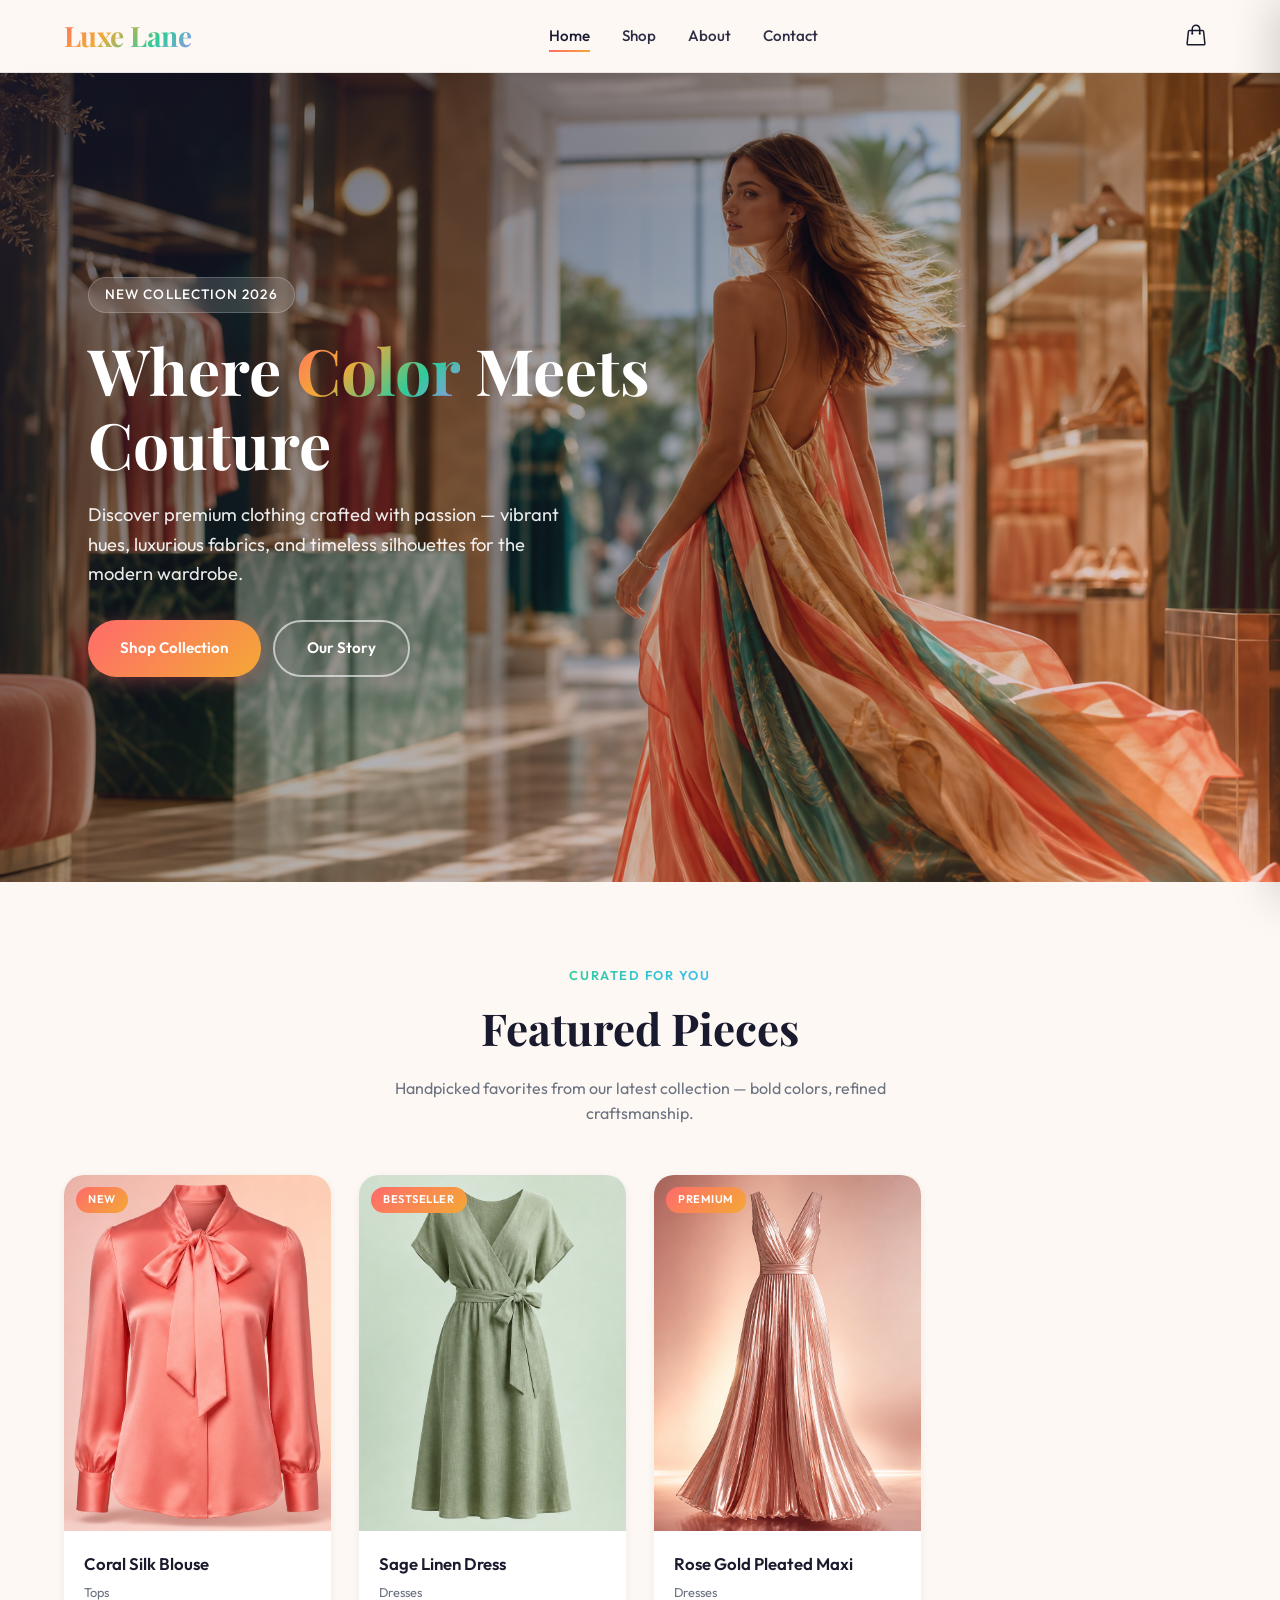
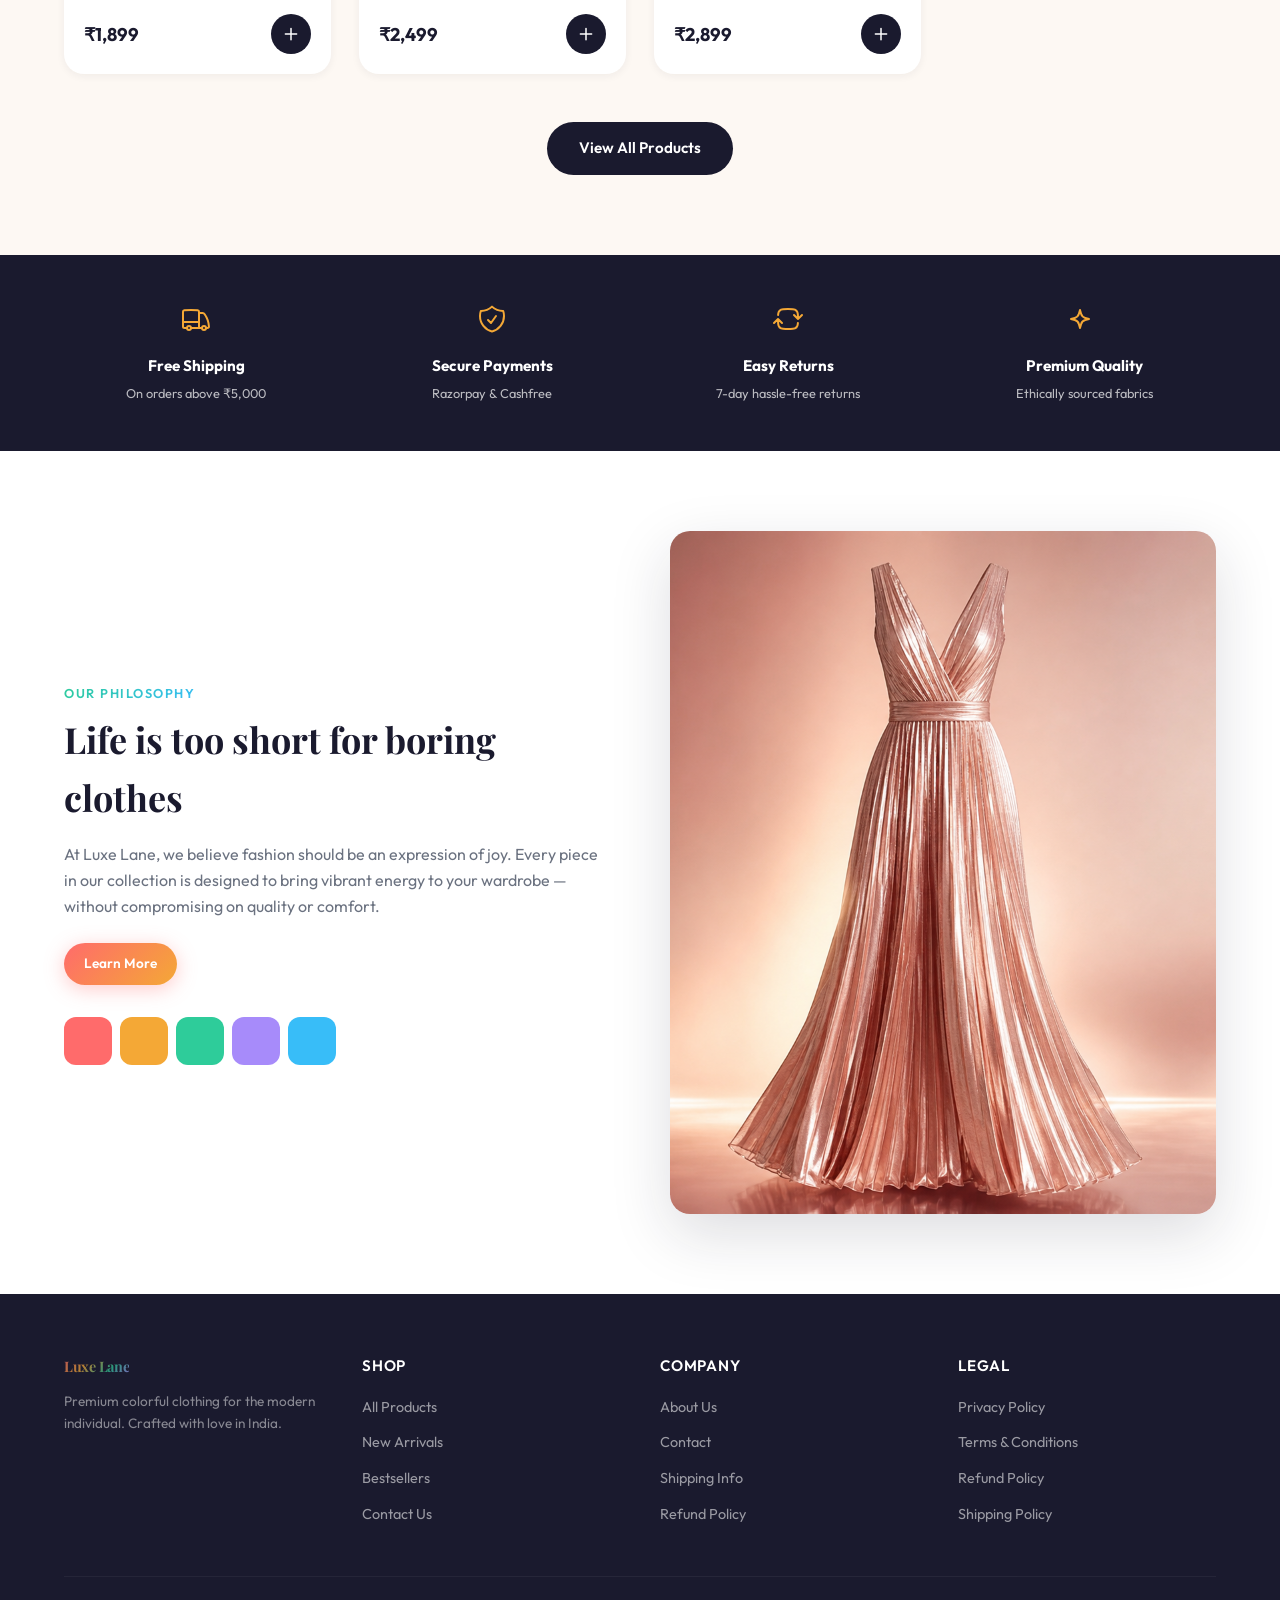
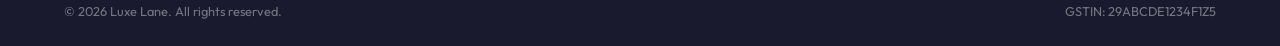
==== index.html @ 568a41aa "Initial website commit" ====
<!DOCTYPE html>
<html lang="en">
<head>
  <meta charset="UTF-8">
  <meta name="viewport" content="width=device-width, initial-scale=1.0">
  <title>Luxe Lane — Premium Colorful Clothing</title>
  <meta name="description" content="Luxe Lane — Where color meets couture. Shop premium clothing with vibrant, modern designs.">
  <link rel="icon" type="image/png" href="assets/favicon.png">
  <link rel="stylesheet" href="css/styles.css">
</head>
<body>

  <!-- Header -->
  <header class="header">
    <div class="container header-inner">
      <a href="index.html" class="logo">Luxe Lane</a>
      <nav class="nav">
        <a href="index.html">Home</a>
        <a href="shop.html">Shop</a>
        <a href="about.html">About</a>
        <a href="contact.html">Contact</a>
      </nav>
      <div class="header-actions">
        <button class="cart-btn" aria-label="Open cart">
          <svg xmlns="http://www.w3.org/2000/svg" fill="none" viewBox="0 0 24 24" stroke="currentColor" stroke-width="1.5">
            <path stroke-linecap="round" stroke-linejoin="round" d="M15.75 10.5V6a3.75 3.75 0 10-7.5 0v4.5m11.356-1.993l1.263 12c.07.665-.45 1.243-1.119 1.243H4.25a1.125 1.125 0 01-1.12-1.243l1.264-12A1.125 1.125 0 015.513 7.5h12.974c.576 0 1.059.435 1.119 1.007zM8.625 10.5a.375.375 0 11-.75 0 .375.375 0 01.75 0zm7.5 0a.375.375 0 11-.75 0 .375.375 0 01.75 0z"/>
          </svg>
          <span class="cart-count" style="display:none">0</span>
        </button>
        <button class="menu-toggle" aria-label="Toggle menu">
          <span></span><span></span><span></span>
        </button>
      </div>
    </div>
  </header>

  <!-- Hero -->
  <section class="hero">
    <div class="hero-bg">
      <img src="assets/hero.jpg" alt="Luxe Lane fashion collection">
      <div class="hero-overlay"></div>
    </div>
    <div class="hero-content">
      <span class="hero-tag">New Collection 2026</span>
      <h1>Where <span>Color</span> Meets Couture</h1>
      <p>Discover premium clothing crafted with passion — vibrant hues, luxurious fabrics, and timeless silhouettes for the modern wardrobe.</p>
      <div style="display:flex;gap:12px;flex-wrap:wrap;">
        <a href="shop.html" class="btn btn-primary">Shop Collection</a>
        <a href="about.html" class="btn btn-outline">Our Story</a>
      </div>
    </div>
  </section>

  <!-- Featured Products -->
  <section class="section">
    <div class="container">
      <div class="section-header">
        <span class="section-label">Curated For You</span>
        <h2>Featured Pieces</h2>
        <p>Handpicked favorites from our latest collection — bold colors, refined craftsmanship.</p>
      </div>
      <div class="product-grid" id="featured-products"></div>
      <div style="text-align:center;margin-top:48px;">
        <a href="shop.html" class="btn btn-secondary">View All Products</a>
      </div>
    </div>
  </section>

  <!-- Features -->
  <section class="features-strip">
    <div class="container">
      <div class="features-grid">
        <div class="feature-item">
          <svg xmlns="http://www.w3.org/2000/svg" fill="none" viewBox="0 0 24 24" stroke="currentColor" stroke-width="1.5"><path stroke-linecap="round" stroke-linejoin="round" d="M8.25 18.75a1.5 1.5 0 01-3 0m3 0a1.5 1.5 0 00-3 0m3 0h6m-9 0H3.375a1.125 1.125 0 01-1.125-1.125V14.25m17.25 4.5a1.5 1.5 0 01-3 0m3 0a1.5 1.5 0 00-3 0m3 0h1.125c.621 0 1.129-.504 1.09-1.124a17.902 17.902 0 00-3.213-9.193 2.056 2.056 0 00-1.58-.86H14.25M16.5 18.75h-2.25m0-11.177v-.958c0-.568-.422-1.048-.987-1.106a48.554 48.554 0 00-10.026 0 1.106 1.106 0 00-.987 1.106v7.635m12-6.677v6.677m0 4.5v-4.5m0 0h-12"/></svg>
          <h4>Free Shipping</h4>
          <p>On orders above ₹5,000</p>
        </div>
        <div class="feature-item">
          <svg xmlns="http://www.w3.org/2000/svg" fill="none" viewBox="0 0 24 24" stroke="currentColor" stroke-width="1.5"><path stroke-linecap="round" stroke-linejoin="round" d="M9 12.75L11.25 15 15 9.75m-3-7.036A11.959 11.959 0 013.598 6 11.99 11.99 0 003 9.749c0 5.592 3.824 10.29 9 11.623 5.176-1.332 9-6.03 9-11.622 0-1.31-.21-2.571-.598-3.751h-.152c-3.196 0-6.1-1.248-8.25-3.285z"/></svg>
          <h4>Secure Payments</h4>
          <p>Razorpay & Cashfree</p>
        </div>
        <div class="feature-item">
          <svg xmlns="http://www.w3.org/2000/svg" fill="none" viewBox="0 0 24 24" stroke="currentColor" stroke-width="1.5"><path stroke-linecap="round" stroke-linejoin="round" d="M19.5 12c0-1.232-.046-2.453-.138-3.662a4.006 4.006 0 00-3.7-3.7 48.678 48.678 0 00-7.324 0 4.006 4.006 0 00-3.7 3.7c-.017.22-.032.441-.046.662M19.5 12l3-3m-3 3l-3-3m-12 3c0 1.232.046 2.453.138 3.662a4.006 4.006 0 003.7 3.7 48.656 48.656 0 007.324 0 4.006 4.006 0 003.7-3.7c.017-.22.032-.441.046-.662M4.5 12l3 3m-3-3l-3 3"/></svg>
          <h4>Easy Returns</h4>
          <p>7-day hassle-free returns</p>
        </div>
        <div class="feature-item">
          <svg xmlns="http://www.w3.org/2000/svg" fill="none" viewBox="0 0 24 24" stroke="currentColor" stroke-width="1.5"><path stroke-linecap="round" stroke-linejoin="round" d="M9.813 15.904L9 18.75l-.813-2.846a4.5 4.5 0 00-3.09-3.09L2.25 12l2.846-.813a4.5 4.5 0 003.09-3.09L9 5.25l.813 2.846a4.5 4.5 0 003.09 3.09L15.75 12l-2.846.813a4.5 4.5 0 00-3.09 3.09z"/></svg>
          <h4>Premium Quality</h4>
          <p>Ethically sourced fabrics</p>
        </div>
      </div>
    </div>
  </section>

  <!-- About Preview -->
  <section class="section" style="background:var(--white);">
    <div class="container about-preview">
      <div class="about-preview-text">
        <span class="section-label">Our Philosophy</span>
        <h2>Life is too short for boring clothes</h2>
        <p>At Luxe Lane, we believe fashion should be an expression of joy. Every piece in our collection is designed to bring vibrant energy to your wardrobe — without compromising on quality or comfort.</p>
        <a href="about.html" class="btn btn-primary btn-sm">Learn More</a>
        <div class="color-blocks">
          <div class="color-block"></div>
          <div class="color-block"></div>
          <div class="color-block"></div>
          <div class="color-block"></div>
          <div class="color-block"></div>
        </div>
      </div>
      <div class="about-preview-visual">
        <img src="assets/product-09.jpg" alt="Luxe Lane collection preview">
      </div>
    </div>
  </section>

  <!-- Footer -->
  <footer class="footer">
    <div class="container">
      <div class="footer-grid">
        <div class="footer-col footer-brand">
          <a href="index.html" class="logo">Luxe Lane</a>
          <p>Premium colorful clothing for the modern individual. Crafted with love in India.</p>
        </div>
        <div class="footer-col">
          <h4>Shop</h4>
          <ul>
            <li><a href="shop.html">All Products</a></li>
            <li><a href="shop.html">New Arrivals</a></li>
            <li><a href="shop.html">Bestsellers</a></li>
            <li><a href="contact.html">Contact Us</a></li>
          </ul>
        </div>
        <div class="footer-col">
          <h4>Company</h4>
          <ul>
            <li><a href="about.html">About Us</a></li>
            <li><a href="contact.html">Contact</a></li>
            <li><a href="shipping.html">Shipping Info</a></li>
            <li><a href="refund.html">Refund Policy</a></li>
          </ul>
        </div>
        <div class="footer-col">
          <h4>Legal</h4>
          <ul>
            <li><a href="privacy.html">Privacy Policy</a></li>
            <li><a href="terms.html">Terms & Conditions</a></li>
            <li><a href="refund.html">Refund Policy</a></li>
            <li><a href="shipping.html">Shipping Policy</a></li>
          </ul>
        </div>
      </div>
      <div class="footer-bottom">
        <span>&copy; 2026 Luxe Lane. All rights reserved.</span>
        <span>GSTIN: 29ABCDE1234F1Z5</span>
      </div>
    </div>
  </footer>

  <!-- Cart Sidebar -->
  <div class="cart-overlay"></div>
  <aside class="cart-sidebar">
    <div class="cart-header">
      <h3>Your Cart</h3>
      <button class="cart-close" aria-label="Close cart">
        <svg xmlns="http://www.w3.org/2000/svg" width="24" height="24" fill="none" viewBox="0 0 24 24" stroke="currentColor" stroke-width="1.5"><path stroke-linecap="round" stroke-linejoin="round" d="M6 18L18 6M6 6l12 12"/></svg>
      </button>
    </div>
    <div class="cart-items"></div>
    <div class="cart-footer">
      <div class="cart-total">
        <span>Total</span>
        <span class="cart-total-amount">₹0</span>
      </div>
      <a href="checkout.html" class="btn btn-primary">Proceed to Checkout</a>
    </div>
  </aside>

  <script src="js/script.js"></script>
</body>
</html>
---- css/styles.css ----
/* ============================================
   Luxe Lane — Premium Colorful E-Commerce
   ============================================ */

@import url('https://fonts.googleapis.com/css2?family=Outfit:wght@300;400;500;600;700&family=Playfair+Display:ital,wght@0,400;0,600;0,700;1,400&display=swap');

:root {
  --coral: #FF6B6B;
  --emerald: #2ECC9A;
  --gold: #F4A836;
  --lavender: #A78BFA;
  --sky: #38BDF8;
  --rose: #F472B6;
  --cream: #FDF8F3;
  --charcoal: #1A1A2E;
  --slate: #2D2D44;
  --muted: #6B7280;
  --white: #FFFFFF;
  --gradient-hero: linear-gradient(135deg, #FF6B6B 0%, #F4A836 35%, #2ECC9A 70%, #A78BFA 100%);
  --gradient-btn: linear-gradient(135deg, var(--coral), var(--gold));
  --gradient-accent: linear-gradient(135deg, var(--emerald), var(--sky));
  --shadow-sm: 0 2px 8px rgba(26, 26, 46, 0.06);
  --shadow-md: 0 8px 30px rgba(26, 26, 46, 0.1);
  --shadow-lg: 0 20px 60px rgba(26, 26, 46, 0.15);
  --radius: 12px;
  --radius-lg: 20px;
  --transition: 0.35s cubic-bezier(0.4, 0, 0.2, 1);
  --font-body: 'Outfit', sans-serif;
  --font-display: 'Playfair Display', serif;
}

*, *::before, *::after {
  box-sizing: border-box;
  margin: 0;
  padding: 0;
}

html {
  scroll-behavior: smooth;
}

body {
  font-family: var(--font-body);
  background: var(--cream);
  color: var(--charcoal);
  line-height: 1.6;
  overflow-x: hidden;
}

img {
  max-width: 100%;
  height: auto;
  display: block;
}

a {
  text-decoration: none;
  color: inherit;
  transition: color var(--transition);
}

ul { list-style: none; }

.container {
  max-width: 1200px;
  margin: 0 auto;
  padding: 0 24px;
}

/* ---- Header ---- */
.header {
  position: fixed;
  top: 0;
  left: 0;
  right: 0;
  z-index: 1000;
  background: rgba(253, 248, 243, 0.92);
  backdrop-filter: blur(16px);
  border-bottom: 1px solid rgba(26, 26, 46, 0.06);
  transition: box-shadow var(--transition);
}

.header.scrolled {
  box-shadow: var(--shadow-sm);
}

.header-inner {
  display: flex;
  align-items: center;
  justify-content: space-between;
  height: 72px;
}

.logo {
  font-family: var(--font-display);
  font-size: 1.75rem;
  font-weight: 700;
  background: var(--gradient-hero);
  -webkit-background-clip: text;
  -webkit-text-fill-color: transparent;
  background-clip: text;
  letter-spacing: -0.02em;
}

.nav {
  display: flex;
  gap: 32px;
}

.nav a {
  font-size: 0.95rem;
  font-weight: 500;
  color: var(--slate);
  position: relative;
}

.nav a::after {
  content: '';
  position: absolute;
  bottom: -4px;
  left: 0;
  width: 0;
  height: 2px;
  background: var(--gradient-btn);
  transition: width var(--transition);
}

.nav a:hover::after,
.nav a.active::after {
  width: 100%;
}

.nav a:hover,
.nav a.active {
  color: var(--charcoal);
}

.header-actions {
  display: flex;
  align-items: center;
  gap: 16px;
}

.cart-btn {
  position: relative;
  background: none;
  border: none;
  cursor: pointer;
  padding: 8px;
  color: var(--charcoal);
  transition: transform var(--transition);
}

.cart-btn:hover {
  transform: scale(1.1);
}

.cart-btn svg {
  width: 24px;
  height: 24px;
}

.cart-count {
  position: absolute;
  top: 0;
  right: 0;
  background: var(--gradient-btn);
  color: var(--white);
  font-size: 0.65rem;
  font-weight: 700;
  width: 18px;
  height: 18px;
  border-radius: 50%;
  display: flex;
  align-items: center;
  justify-content: center;
}

.menu-toggle {
  display: none;
  background: none;
  border: none;
  cursor: pointer;
  padding: 8px;
}

.menu-toggle span {
  display: block;
  width: 24px;
  height: 2px;
  background: var(--charcoal);
  margin: 5px 0;
  transition: var(--transition);
}

/* ---- Hero ---- */
.hero {
  position: relative;
  min-height: 90vh;
  display: flex;
  align-items: center;
  margin-top: 72px;
  overflow: hidden;
}

.hero-bg {
  position: absolute;
  inset: 0;
  z-index: 0;
}

.hero-bg img {
  width: 100%;
  height: 100%;
  object-fit: cover;
}

.hero-overlay {
  position: absolute;
  inset: 0;
  background: linear-gradient(
    135deg,
    rgba(26, 26, 46, 0.75) 0%,
    rgba(26, 26, 46, 0.35) 50%,
    rgba(255, 107, 107, 0.25) 100%
  );
}

.hero-content {
  position: relative;
  z-index: 1;
  max-width: 640px;
  padding: 80px 24px;
  margin-left: max(24px, calc((100% - 1200px) / 2 + 24px));
  color: var(--white);
}

.hero-tag {
  display: inline-block;
  background: rgba(255, 255, 255, 0.15);
  backdrop-filter: blur(8px);
  padding: 6px 16px;
  border-radius: 50px;
  font-size: 0.85rem;
  font-weight: 500;
  letter-spacing: 0.08em;
  text-transform: uppercase;
  margin-bottom: 20px;
  border: 1px solid rgba(255, 255, 255, 0.2);
}

.hero h1 {
  font-family: var(--font-display);
  font-size: clamp(2.5rem, 5vw, 4rem);
  font-weight: 700;
  line-height: 1.15;
  margin-bottom: 20px;
}

.hero h1 span {
  background: var(--gradient-hero);
  -webkit-background-clip: text;
  -webkit-text-fill-color: transparent;
  background-clip: text;
}

.hero p {
  font-size: 1.15rem;
  opacity: 0.9;
  margin-bottom: 32px;
  max-width: 480px;
}

/* ---- Buttons ---- */
.btn {
  display: inline-flex;
  align-items: center;
  gap: 8px;
  padding: 14px 32px;
  border-radius: 50px;
  font-family: var(--font-body);
  font-size: 0.95rem;
  font-weight: 600;
  border: none;
  cursor: pointer;
  transition: all var(--transition);
}

.btn-primary {
  background: var(--gradient-btn);
  color: var(--white);
  box-shadow: 0 4px 20px rgba(255, 107, 107, 0.35);
}

.btn-primary:hover {
  transform: translateY(-2px);
  box-shadow: 0 8px 30px rgba(255, 107, 107, 0.45);
}

.btn-outline {
  background: transparent;
  color: var(--white);
  border: 2px solid rgba(255, 255, 255, 0.6);
}

.btn-outline:hover {
  background: var(--white);
  color: var(--charcoal);
}

.btn-secondary {
  background: var(--charcoal);
  color: var(--white);
}

.btn-secondary:hover {
  background: var(--slate);
  transform: translateY(-2px);
}

.btn-sm {
  padding: 10px 20px;
  font-size: 0.85rem;
}

/* ---- Sections ---- */
.section {
  padding: 80px 0;
}

.section-header {
  text-align: center;
  margin-bottom: 48px;
}

.section-header h2 {
  font-family: var(--font-display);
  font-size: clamp(2rem, 4vw, 2.75rem);
  margin-bottom: 12px;
}

.section-header p {
  color: var(--muted);
  max-width: 520px;
  margin: 0 auto;
}

.section-label {
  display: inline-block;
  font-size: 0.8rem;
  font-weight: 600;
  letter-spacing: 0.12em;
  text-transform: uppercase;
  background: var(--gradient-accent);
  -webkit-background-clip: text;
  -webkit-text-fill-color: transparent;
  background-clip: text;
  margin-bottom: 8px;
}

/* ---- Product Grid ---- */
.product-grid {
  display: grid;
  grid-template-columns: repeat(auto-fill, minmax(260px, 1fr));
  gap: 28px;
}

.product-card {
  background: var(--white);
  border-radius: var(--radius-lg);
  overflow: hidden;
  box-shadow: var(--shadow-sm);
  transition: all var(--transition);
  position: relative;
}

.product-card:hover {
  transform: translateY(-8px);
  box-shadow: var(--shadow-lg);
}

.product-image {
  position: relative;
  aspect-ratio: 3/4;
  overflow: hidden;
  background: linear-gradient(135deg, #f5f0eb, #ede8e3);
}

.product-image img {
  width: 100%;
  height: 100%;
  object-fit: cover;
  transition: transform 0.6s cubic-bezier(0.4, 0, 0.2, 1);
}

.product-card:hover .product-image img {
  transform: scale(1.06);
}

.product-badge {
  position: absolute;
  top: 12px;
  left: 12px;
  background: var(--gradient-btn);
  color: var(--white);
  font-size: 0.7rem;
  font-weight: 600;
  padding: 4px 12px;
  border-radius: 50px;
  text-transform: uppercase;
  letter-spacing: 0.05em;
}

.product-info {
  padding: 20px;
}

.product-info h3 {
  font-size: 1.05rem;
  font-weight: 600;
  margin-bottom: 4px;
}

.product-info .category {
  font-size: 0.8rem;
  color: var(--muted);
  margin-bottom: 12px;
}

.product-footer {
  display: flex;
  align-items: center;
  justify-content: space-between;
}

.product-price {
  font-size: 1.15rem;
  font-weight: 700;
  color: var(--charcoal);
}

.add-to-cart {
  background: var(--charcoal);
  color: var(--white);
  border: none;
  width: 40px;
  height: 40px;
  border-radius: 50%;
  cursor: pointer;
  display: flex;
  align-items: center;
  justify-content: center;
  transition: all var(--transition);
}

.add-to-cart:hover {
  background: var(--gradient-btn);
  transform: scale(1.1);
}

/* ---- Features Strip ---- */
.features-strip {
  background: var(--charcoal);
  padding: 48px 0;
  color: var(--white);
}

.features-grid {
  display: grid;
  grid-template-columns: repeat(4, 1fr);
  gap: 32px;
  text-align: center;
}

.feature-item svg {
  width: 32px;
  height: 32px;
  margin: 0 auto 12px;
  color: var(--gold);
}

.feature-item h4 {
  font-size: 0.95rem;
  margin-bottom: 4px;
}

.feature-item p {
  font-size: 0.8rem;
  opacity: 0.7;
}

/* ---- About Preview ---- */
.about-preview {
  display: grid;
  grid-template-columns: 1fr 1fr;
  gap: 60px;
  align-items: center;
}

.about-preview-text h2 {
  font-family: var(--font-display);
  font-size: 2.25rem;
  margin-bottom: 16px;
}

.about-preview-text p {
  color: var(--muted);
  margin-bottom: 24px;
}

.color-blocks {
  display: flex;
  gap: 8px;
  margin-top: 32px;
}

.color-block {
  width: 48px;
  height: 48px;
  border-radius: var(--radius);
  transition: transform var(--transition);
}

.color-block:hover {
  transform: scale(1.15);
}

.color-block:nth-child(1) { background: var(--coral); }
.color-block:nth-child(2) { background: var(--gold); }
.color-block:nth-child(3) { background: var(--emerald); }
.color-block:nth-child(4) { background: var(--lavender); }
.color-block:nth-child(5) { background: var(--sky); }

.about-preview-visual {
  position: relative;
  border-radius: var(--radius-lg);
  overflow: hidden;
  aspect-ratio: 4/5;
  box-shadow: var(--shadow-lg);
}

.about-preview-visual img {
  width: 100%;
  height: 100%;
  object-fit: cover;
}

/* ---- Page Hero (inner pages) ---- */
.page-hero {
  margin-top: 72px;
  padding: 60px 0;
  background: var(--gradient-hero);
  color: var(--white);
  text-align: center;
}

.page-hero h1 {
  font-family: var(--font-display);
  font-size: clamp(2rem, 4vw, 3rem);
  margin-bottom: 8px;
}

.page-hero p {
  opacity: 0.9;
  font-size: 1.05rem;
}

/* ---- Contact ---- */
.contact-grid {
  display: grid;
  grid-template-columns: 1fr 1fr;
  gap: 48px;
}

.contact-info-card {
  background: var(--white);
  padding: 32px;
  border-radius: var(--radius-lg);
  box-shadow: var(--shadow-sm);
  transition: all var(--transition);
}

.contact-info-card:hover {
  box-shadow: var(--shadow-md);
  transform: translateY(-4px);
}

.contact-info-card h3 {
  font-size: 1.1rem;
  margin-bottom: 8px;
  display: flex;
  align-items: center;
  gap: 10px;
}

.contact-info-card h3 svg {
  width: 20px;
  height: 20px;
  color: var(--coral);
}

.contact-info-card p,
.contact-info-card a {
  color: var(--muted);
  font-size: 0.95rem;
}

.contact-info-card a:hover {
  color: var(--coral);
}

.contact-form {
  background: var(--white);
  padding: 40px;
  border-radius: var(--radius-lg);
  box-shadow: var(--shadow-sm);
}

.form-group {
  margin-bottom: 20px;
}

.form-group label {
  display: block;
  font-size: 0.85rem;
  font-weight: 500;
  margin-bottom: 6px;
  color: var(--slate);
}

.form-group input,
.form-group textarea,
.form-group select {
  width: 100%;
  padding: 12px 16px;
  border: 1.5px solid #E5E7EB;
  border-radius: var(--radius);
  font-family: var(--font-body);
  font-size: 0.95rem;
  transition: border-color var(--transition);
  background: var(--cream);
}

.form-group input:focus,
.form-group textarea:focus,
.form-group select:focus {
  outline: none;
  border-color: var(--coral);
}

.form-row {
  display: grid;
  grid-template-columns: 1fr 1fr;
  gap: 16px;
}

/* ---- Checkout ---- */
.checkout-layout {
  display: grid;
  grid-template-columns: 1.2fr 0.8fr;
  gap: 40px;
  align-items: start;
}

.checkout-form-section {
  background: var(--white);
  padding: 40px;
  border-radius: var(--radius-lg);
  box-shadow: var(--shadow-sm);
}

.checkout-form-section h2 {
  font-family: var(--font-display);
  font-size: 1.5rem;
  margin-bottom: 24px;
  padding-bottom: 12px;
  border-bottom: 2px solid var(--cream);
}

.order-summary {
  background: var(--white);
  padding: 32px;
  border-radius: var(--radius-lg);
  box-shadow: var(--shadow-sm);
  position: sticky;
  top: 96px;
}

.order-summary h2 {
  font-family: var(--font-display);
  font-size: 1.5rem;
  margin-bottom: 24px;
}

.checkout-item {
  display: flex;
  gap: 16px;
  padding: 16px 0;
  border-bottom: 1px solid #F3F4F6;
}

.checkout-item img {
  width: 64px;
  height: 80px;
  object-fit: cover;
  border-radius: 8px;
}

.checkout-item-details {
  flex: 1;
}

.checkout-item-details h4 {
  font-size: 0.9rem;
  margin-bottom: 4px;
}

.checkout-item-details p {
  font-size: 0.8rem;
  color: var(--muted);
}

.checkout-item-price {
  font-weight: 600;
  font-size: 0.9rem;
}

.summary-row {
  display: flex;
  justify-content: space-between;
  padding: 10px 0;
  font-size: 0.95rem;
}

.summary-row.total {
  font-size: 1.2rem;
  font-weight: 700;
  border-top: 2px solid var(--charcoal);
  margin-top: 12px;
  padding-top: 16px;
}

.payment-options {
  margin-top: 24px;
}

.payment-option {
  display: flex;
  align-items: center;
  gap: 12px;
  padding: 16px;
  border: 2px solid #E5E7EB;
  border-radius: var(--radius);
  margin-bottom: 12px;
  cursor: pointer;
  transition: all var(--transition);
}

.payment-option:hover,
.payment-option.selected {
  border-color: var(--coral);
  background: rgba(255, 107, 107, 0.04);
}

.payment-option input[type="radio"] {
  accent-color: var(--coral);
  width: 18px;
  height: 18px;
}

.payment-option label {
  cursor: pointer;
  font-weight: 500;
  flex: 1;
}

.payment-logo {
  font-size: 0.8rem;
  font-weight: 700;
  padding: 4px 10px;
  border-radius: 6px;
}

.payment-logo.razorpay {
  background: #0C2451;
  color: #fff;
}

.payment-logo.cashfree {
  background: #6933FF;
  color: #fff;
}

/* ---- Legal Pages ---- */
.legal-content {
  max-width: 800px;
  margin: 0 auto;
  padding: 60px 24px 80px;
}

.legal-content h2 {
  font-family: var(--font-display);
  font-size: 1.5rem;
  margin: 32px 0 12px;
  color: var(--charcoal);
}

.legal-content h2:first-child {
  margin-top: 0;
}

.legal-content p,
.legal-content li {
  color: var(--muted);
  margin-bottom: 12px;
  font-size: 0.95rem;
}

.legal-content ul {
  padding-left: 20px;
  list-style: disc;
}

.legal-content ul li {
  margin-bottom: 8px;
}

/* ---- About Page ---- */
.about-story {
  max-width: 800px;
  margin: 0 auto;
}

.about-story p {
  color: var(--muted);
  font-size: 1.05rem;
  margin-bottom: 20px;
  line-height: 1.8;
}

.values-grid {
  display: grid;
  grid-template-columns: repeat(3, 1fr);
  gap: 28px;
  margin-top: 48px;
}

.value-card {
  background: var(--white);
  padding: 32px;
  border-radius: var(--radius-lg);
  text-align: center;
  box-shadow: var(--shadow-sm);
  transition: all var(--transition);
  border-top: 4px solid transparent;
}

.value-card:nth-child(1) { border-top-color: var(--coral); }
.value-card:nth-child(2) { border-top-color: var(--emerald); }
.value-card:nth-child(3) { border-top-color: var(--lavender); }

.value-card:hover {
  transform: translateY(-6px);
  box-shadow: var(--shadow-md);
}

.value-card h3 {
  font-family: var(--font-display);
  font-size: 1.25rem;
  margin-bottom: 8px;
}

.value-card p {
  font-size: 0.9rem;
  color: var(--muted);
}

/* ---- Footer ---- */
.footer {
  background: var(--charcoal);
  color: rgba(255, 255, 255, 0.8);
  padding: 60px 0 24px;
}

.footer-grid {
  display: grid;
  grid-template-columns: repeat(4, 1fr);
  gap: 40px;
  margin-bottom: 40px;
}

.footer-col h4 {
  color: var(--white);
  font-size: 0.95rem;
  font-weight: 600;
  margin-bottom: 16px;
  letter-spacing: 0.05em;
  text-transform: uppercase;
}

.footer-col ul li {
  margin-bottom: 10px;
}

.footer-col a {
  font-size: 0.9rem;
  opacity: 0.7;
  transition: all var(--transition);
}

.footer-col a:hover {
  opacity: 1;
  color: var(--gold);
}

.footer-brand p {
  font-size: 0.85rem;
  opacity: 0.6;
  margin-top: 12px;
  line-height: 1.6;
}

.footer-bottom {
  border-top: 1px solid rgba(255, 255, 255, 0.1);
  padding-top: 24px;
  display: flex;
  justify-content: space-between;
  align-items: center;
  font-size: 0.8rem;
  opacity: 0.5;
}

/* ---- Cart Sidebar ---- */
.cart-overlay {
  position: fixed;
  inset: 0;
  background: rgba(26, 26, 46, 0.5);
  z-index: 2000;
  opacity: 0;
  visibility: hidden;
  transition: all var(--transition);
}

.cart-overlay.open {
  opacity: 1;
  visibility: visible;
}

.cart-sidebar {
  position: fixed;
  top: 0;
  right: 0;
  width: 420px;
  max-width: 100vw;
  height: 100vh;
  background: var(--white);
  z-index: 2001;
  transform: translateX(100%);
  transition: transform var(--transition);
  display: flex;
  flex-direction: column;
  box-shadow: -10px 0 40px rgba(0, 0, 0, 0.15);
}

.cart-sidebar.open {
  transform: translateX(0);
}

.cart-header {
  display: flex;
  align-items: center;
  justify-content: space-between;
  padding: 24px;
  border-bottom: 1px solid #F3F4F6;
}

.cart-header h3 {
  font-family: var(--font-display);
  font-size: 1.35rem;
}

.cart-close {
  background: none;
  border: none;
  cursor: pointer;
  padding: 4px;
  color: var(--charcoal);
  transition: transform var(--transition);
}

.cart-close:hover {
  transform: rotate(90deg);
}

.cart-items {
  flex: 1;
  overflow-y: auto;
  padding: 16px 24px;
}

.cart-empty {
  text-align: center;
  padding: 48px 24px;
  color: var(--muted);
}

.cart-empty svg {
  width: 48px;
  height: 48px;
  margin: 0 auto 16px;
  opacity: 0.3;
}

.cart-item {
  display: flex;
  gap: 16px;
  padding: 16px 0;
  border-bottom: 1px solid #F3F4F6;
}

.cart-item img {
  width: 72px;
  height: 90px;
  object-fit: cover;
  border-radius: 8px;
}

.cart-item-info {
  flex: 1;
}

.cart-item-info h4 {
  font-size: 0.9rem;
  margin-bottom: 4px;
}

.cart-item-info .price {
  font-weight: 600;
  font-size: 0.9rem;
  margin-bottom: 8px;
}

.qty-controls {
  display: flex;
  align-items: center;
  gap: 12px;
}

.qty-btn {
  width: 28px;
  height: 28px;
  border: 1.5px solid #E5E7EB;
  background: var(--white);
  border-radius: 6px;
  cursor: pointer;
  display: flex;
  align-items: center;
  justify-content: center;
  font-size: 0.9rem;
  transition: all var(--transition);
}

.qty-btn:hover {
  border-color: var(--coral);
  color: var(--coral);
}

.cart-item-remove {
  background: none;
  border: none;
  color: var(--muted);
  cursor: pointer;
  font-size: 0.8rem;
  transition: color var(--transition);
  align-self: flex-start;
}

.cart-item-remove:hover {
  color: var(--coral);
}

.cart-footer {
  padding: 24px;
  border-top: 1px solid #F3F4F6;
}

.cart-total {
  display: flex;
  justify-content: space-between;
  font-size: 1.15rem;
  font-weight: 700;
  margin-bottom: 16px;
}

.cart-footer .btn {
  width: 100%;
  justify-content: center;
}

/* ---- Toast ---- */
.toast {
  position: fixed;
  bottom: 24px;
  left: 50%;
  transform: translateX(-50%) translateY(100px);
  background: var(--charcoal);
  color: var(--white);
  padding: 14px 28px;
  border-radius: 50px;
  font-size: 0.9rem;
  font-weight: 500;
  z-index: 3000;
  opacity: 0;
  transition: all var(--transition);
  box-shadow: var(--shadow-lg);
}

.toast.show {
  transform: translateX(-50%) translateY(0);
  opacity: 1;
}

/* ---- Responsive ---- */
@media (max-width: 968px) {
  .features-grid { grid-template-columns: repeat(2, 1fr); }
  .about-preview { grid-template-columns: 1fr; }
  .contact-grid { grid-template-columns: 1fr; }
  .checkout-layout { grid-template-columns: 1fr; }
  .values-grid { grid-template-columns: 1fr; }
  .footer-grid { grid-template-columns: repeat(2, 1fr); }
}

@media (max-width: 768px) {
  .nav {
    position: fixed;
    top: 72px;
    left: 0;
    right: 0;
    background: var(--cream);
    flex-direction: column;
    padding: 24px;
    gap: 16px;
    transform: translateY(-120%);
    opacity: 0;
    transition: all var(--transition);
    box-shadow: var(--shadow-md);
  }

  .nav.open {
    transform: translateY(0);
    opacity: 1;
  }

  .menu-toggle { display: block; }

  .hero-content {
    margin-left: 0;
    padding: 60px 24px;
  }

  .form-row { grid-template-columns: 1fr; }
  .footer-grid { grid-template-columns: 1fr; }
  .footer-bottom { flex-direction: column; gap: 8px; text-align: center; }
}
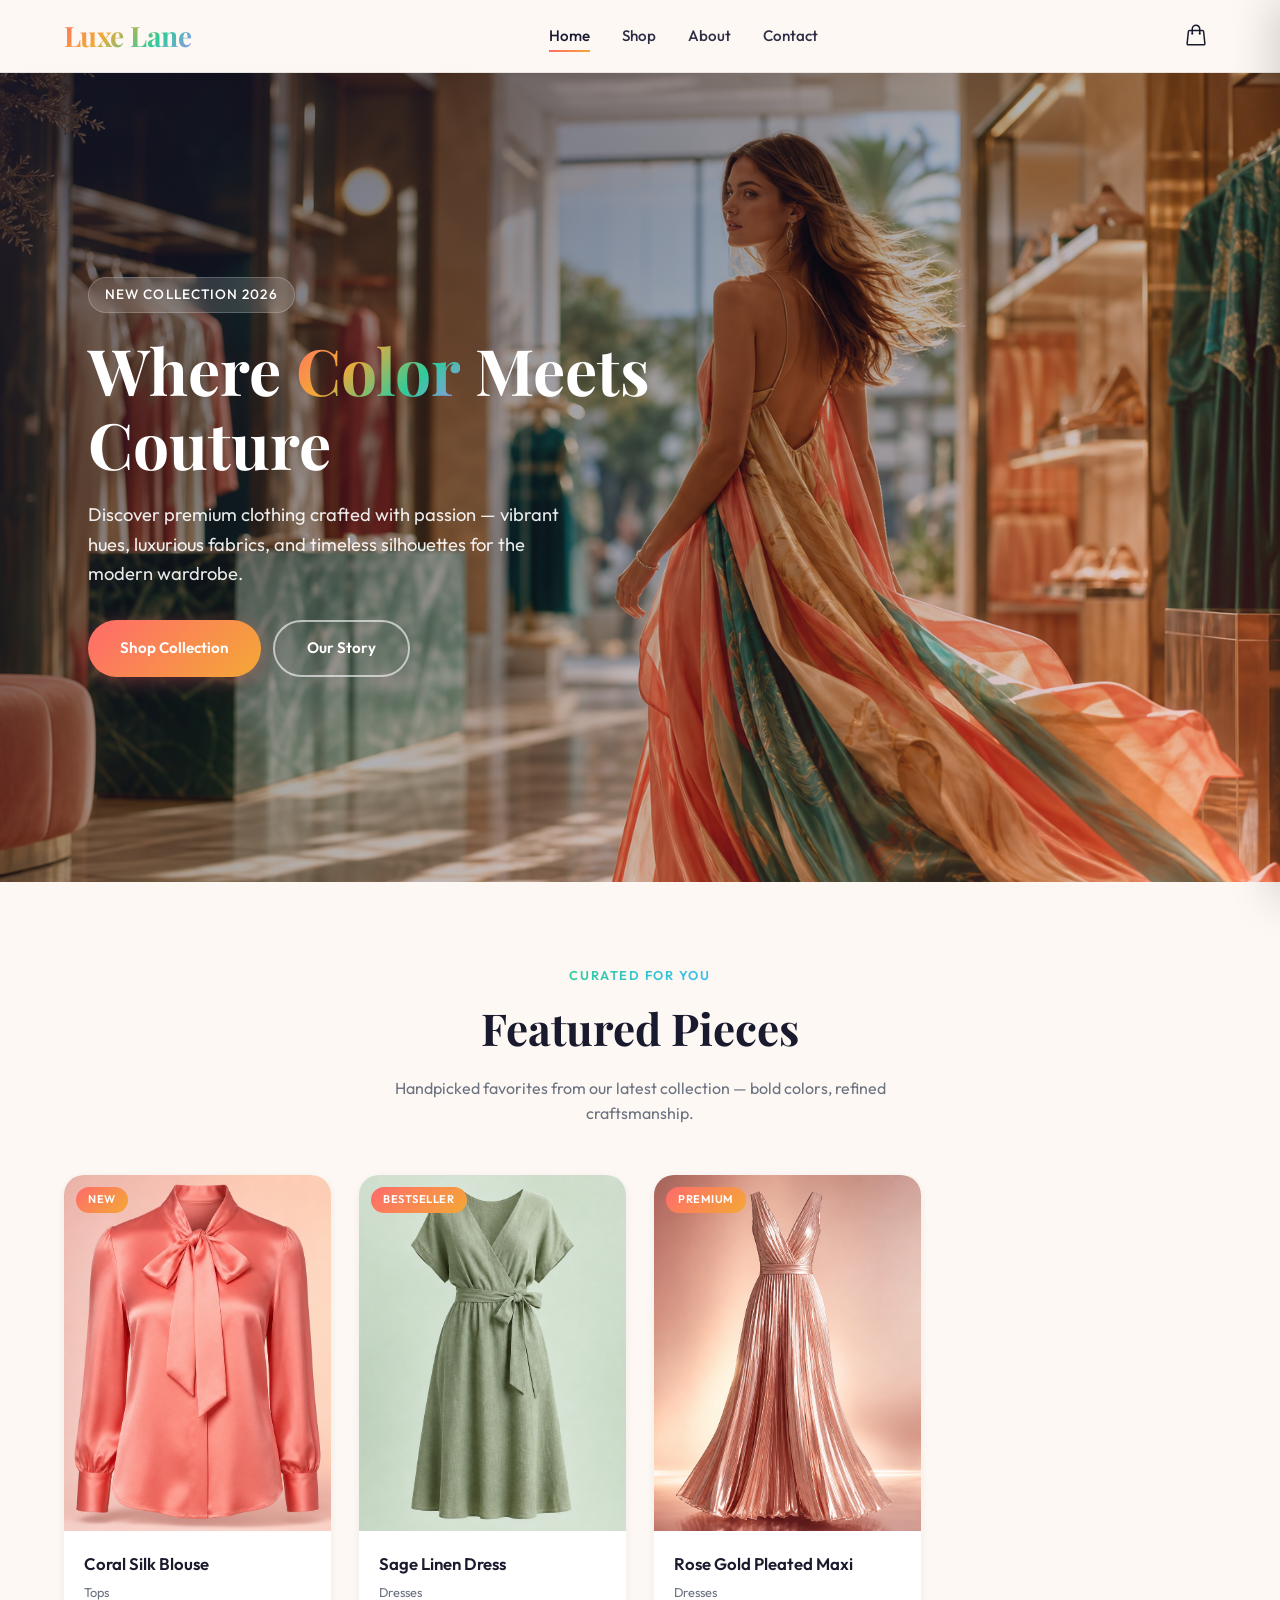
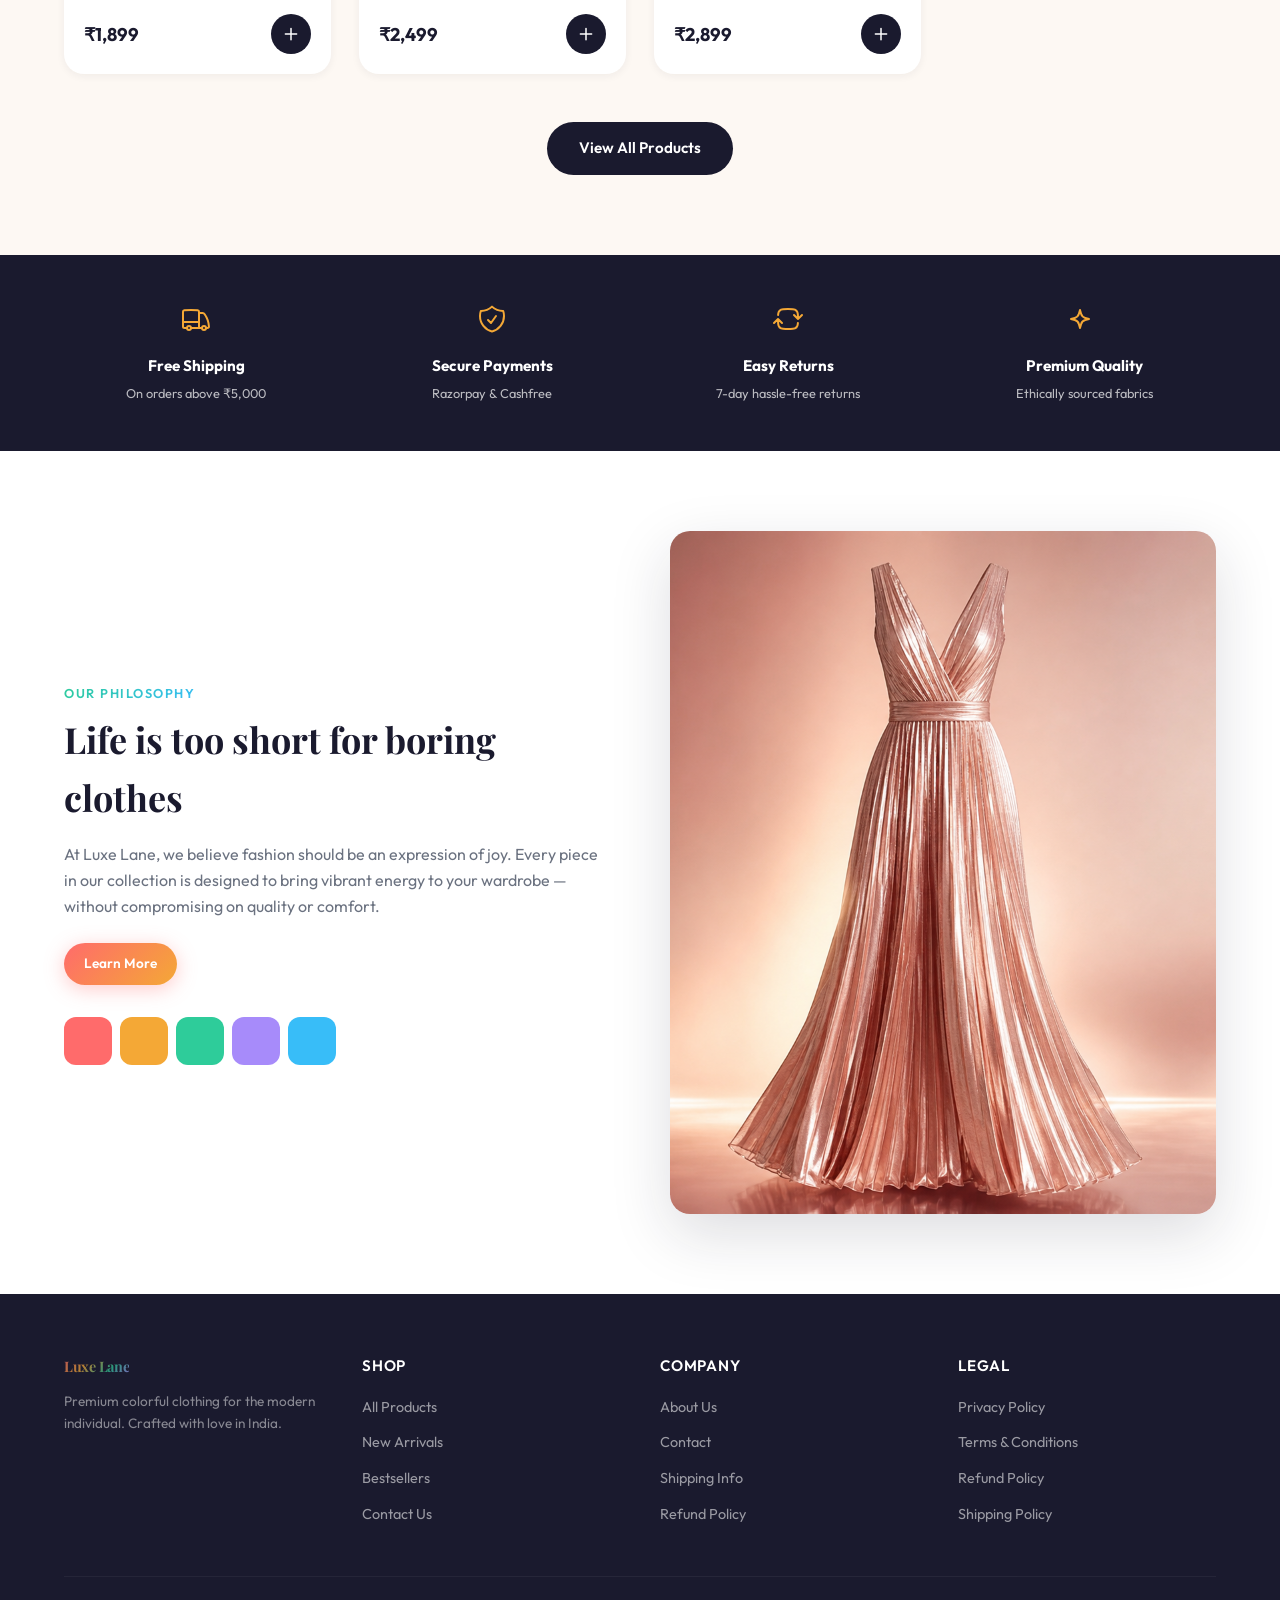
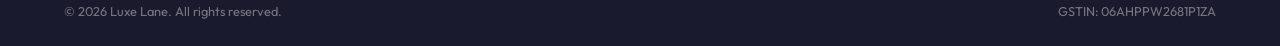
==== commit b3a28b80: "Update legal business details" ====
--- a/index.html
+++ b/index.html
@@ -154,7 +154,7 @@
       </div>
       <div class="footer-bottom">
         <span>&copy; 2026 Luxe Lane. All rights reserved.</span>
-        <span>GSTIN: 29ABCDE1234F1Z5</span>
+        <span>GSTIN: 06AHPPW2681P1ZA</span>
       </div>
     </div>
   </footer>
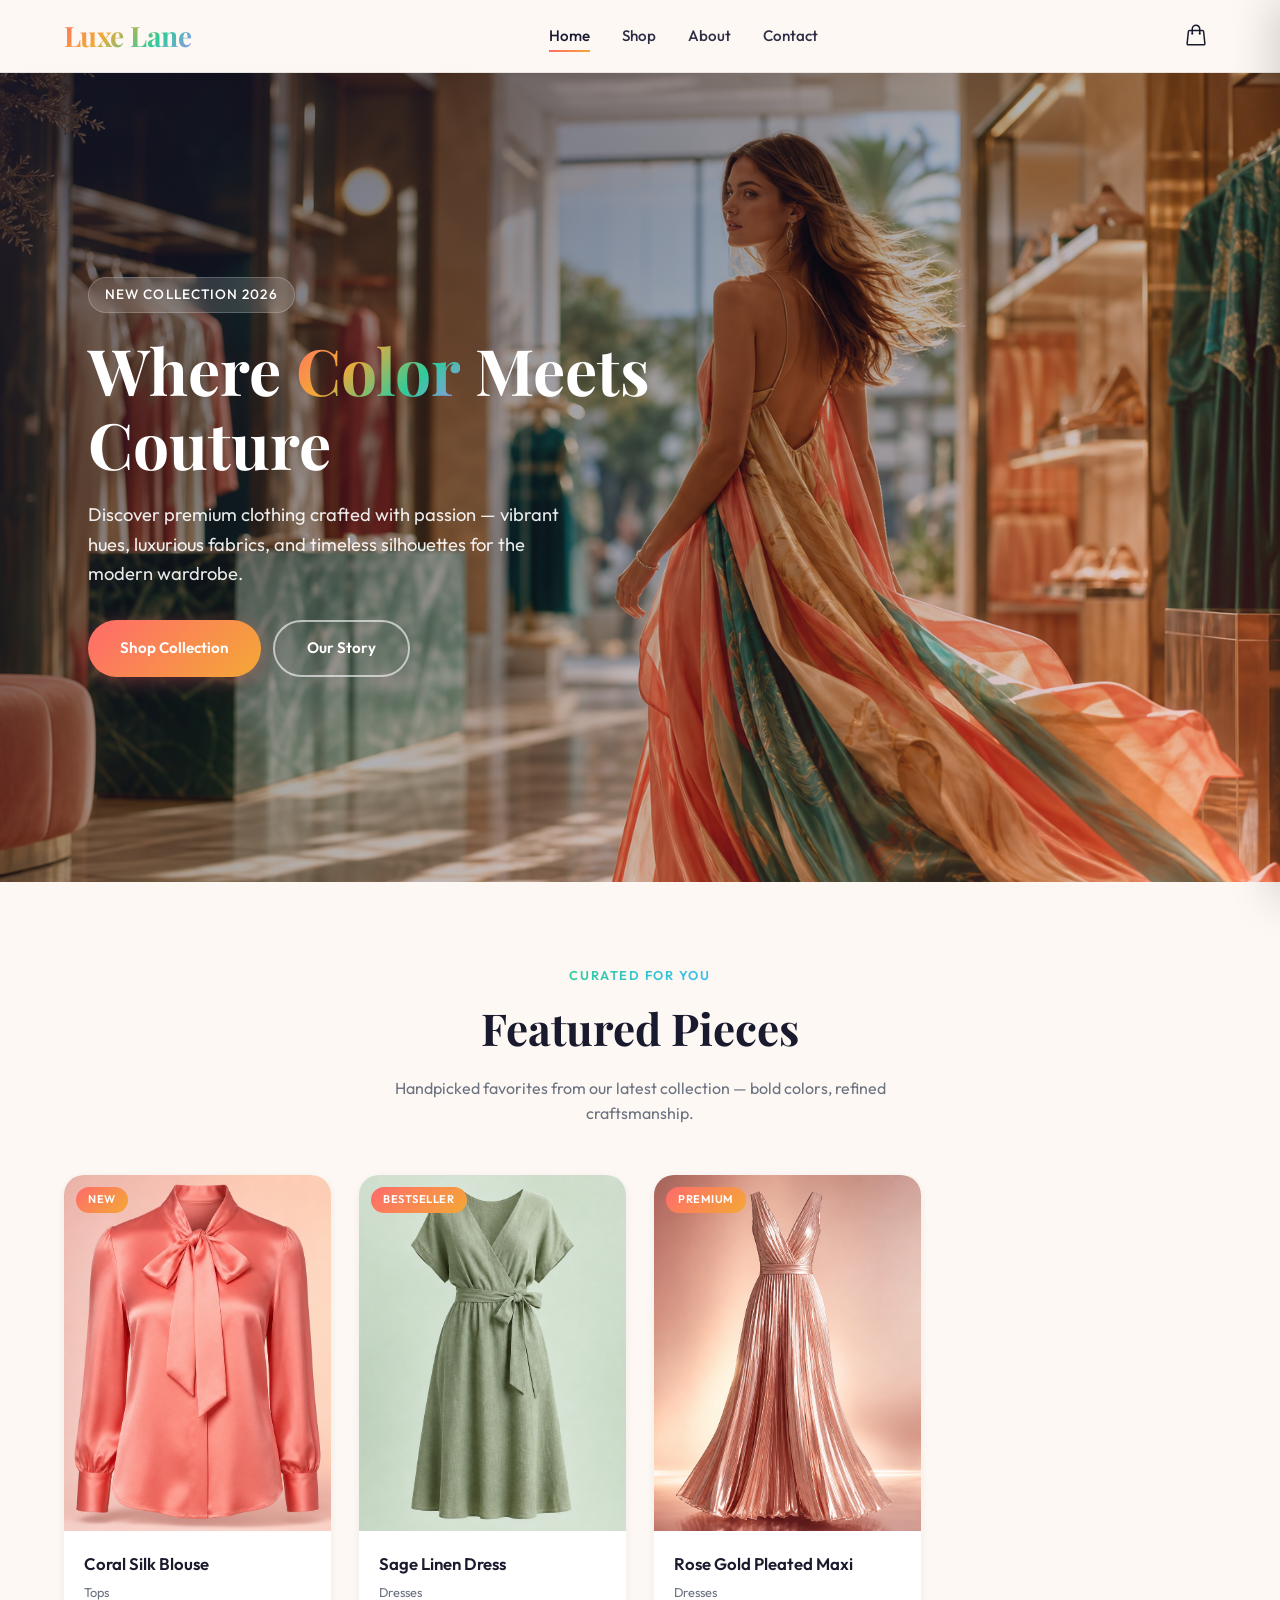
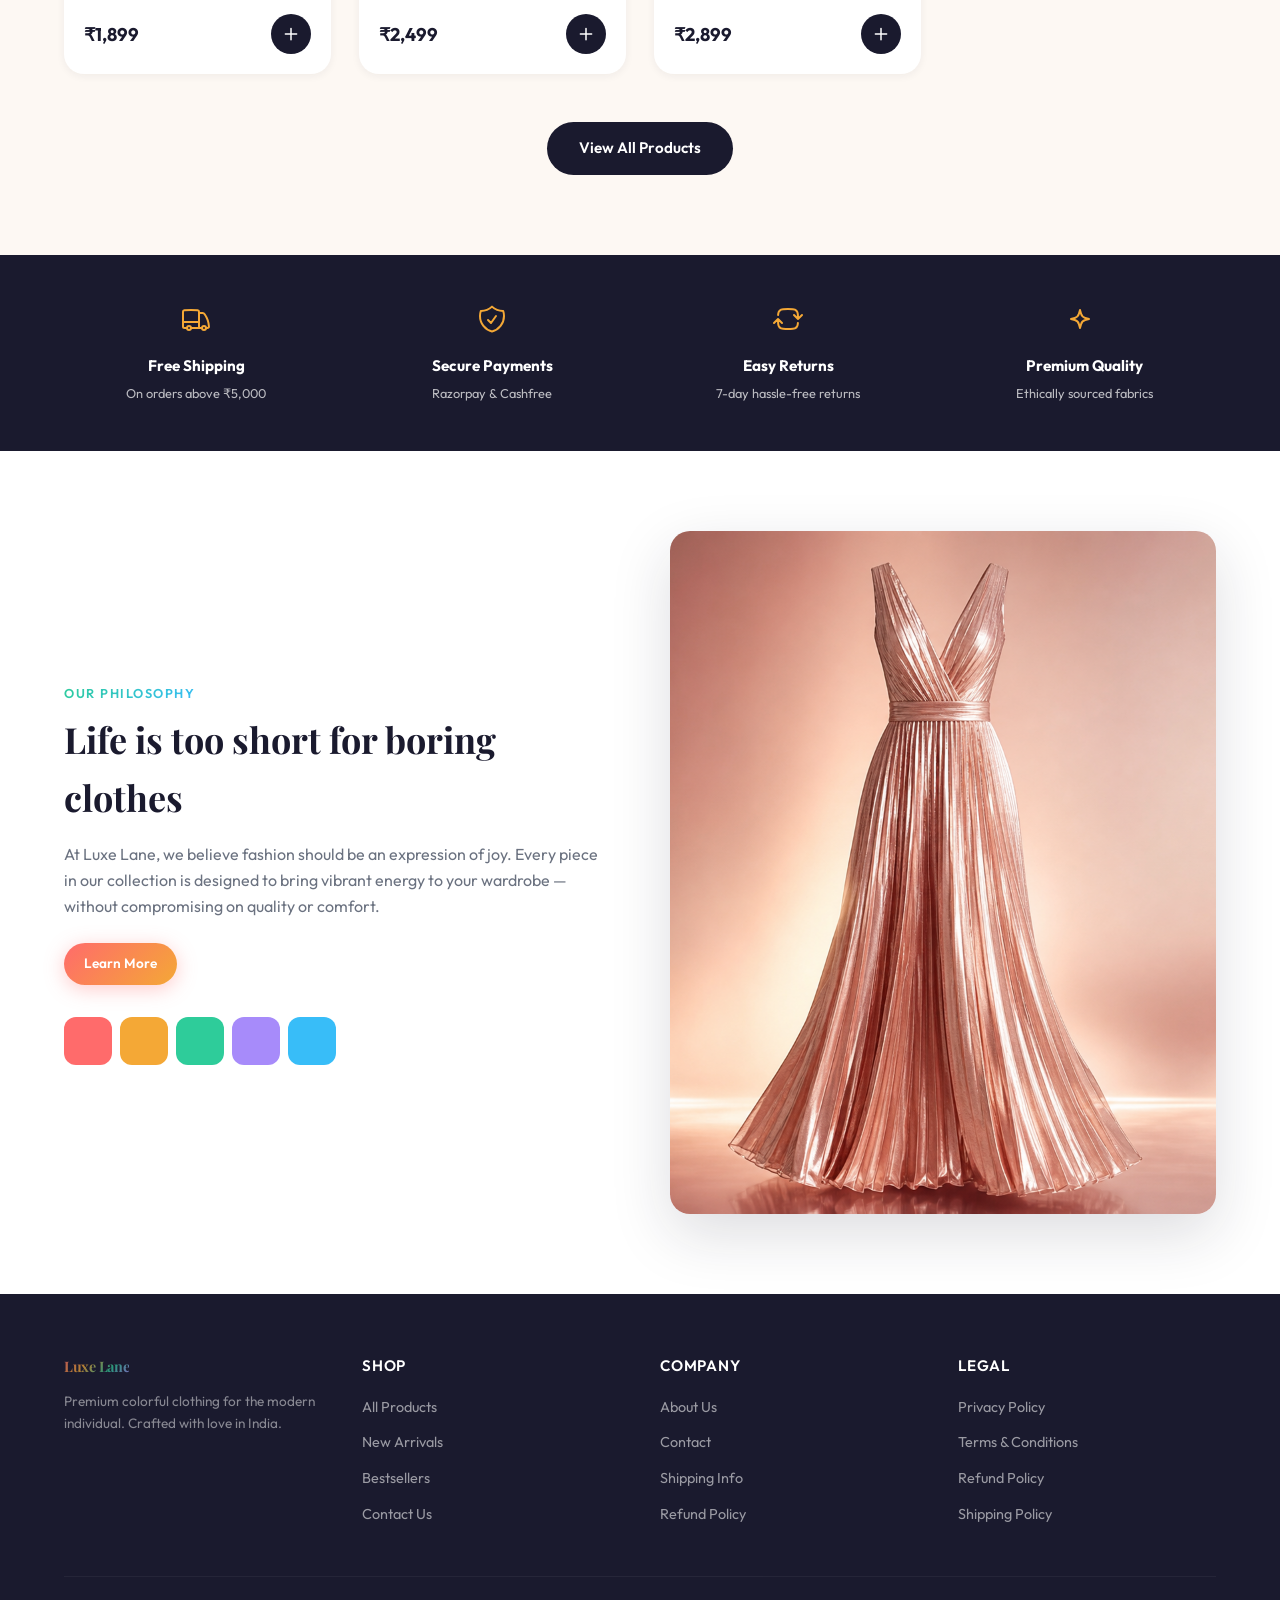
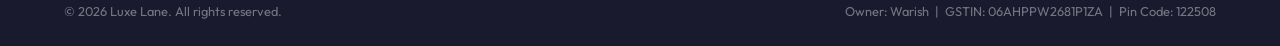
==== commit 9f215792: "update footer" ====
--- a/index.html
+++ b/index.html
@@ -154,7 +154,7 @@
       </div>
       <div class="footer-bottom">
         <span>&copy; 2026 Luxe Lane. All rights reserved.</span>
-        <span>GSTIN: 06AHPPW2681P1ZA</span>
+        <span>Owner: Warish &nbsp;|&nbsp; GSTIN: 06AHPPW2681P1ZA &nbsp;|&nbsp; Pin Code: 122508</span>
       </div>
     </div>
   </footer>
@@ -178,6 +178,7 @@
     </div>
   </aside>
 
+  <script src="js/products-extra.js"></script>
   <script src="js/script.js"></script>
 </body>
 </html>
--- a/css/styles.css
+++ b/css/styles.css
@@ -1120,6 +1120,40 @@
   opacity: 1;
 }
 
+/* ---- Shop Filters ---- */
+.shop-filters {
+  display: flex;
+  flex-wrap: wrap;
+  gap: 10px;
+  justify-content: center;
+  margin-bottom: 40px;
+}
+
+.filter-btn {
+  padding: 10px 20px;
+  border: 1.5px solid #E5E7EB;
+  border-radius: 50px;
+  background: var(--white);
+  font-family: var(--font-body);
+  font-size: 0.85rem;
+  font-weight: 500;
+  color: var(--slate);
+  cursor: pointer;
+  transition: all var(--transition);
+}
+
+.filter-btn:hover {
+  border-color: var(--coral);
+  color: var(--coral);
+}
+
+.filter-btn.active {
+  background: var(--gradient-btn);
+  color: var(--white);
+  border-color: transparent;
+  box-shadow: 0 4px 15px rgba(255, 107, 107, 0.3);
+}
+
 /* ---- Responsive ---- */
 @media (max-width: 968px) {
   .features-grid { grid-template-columns: repeat(2, 1fr); }
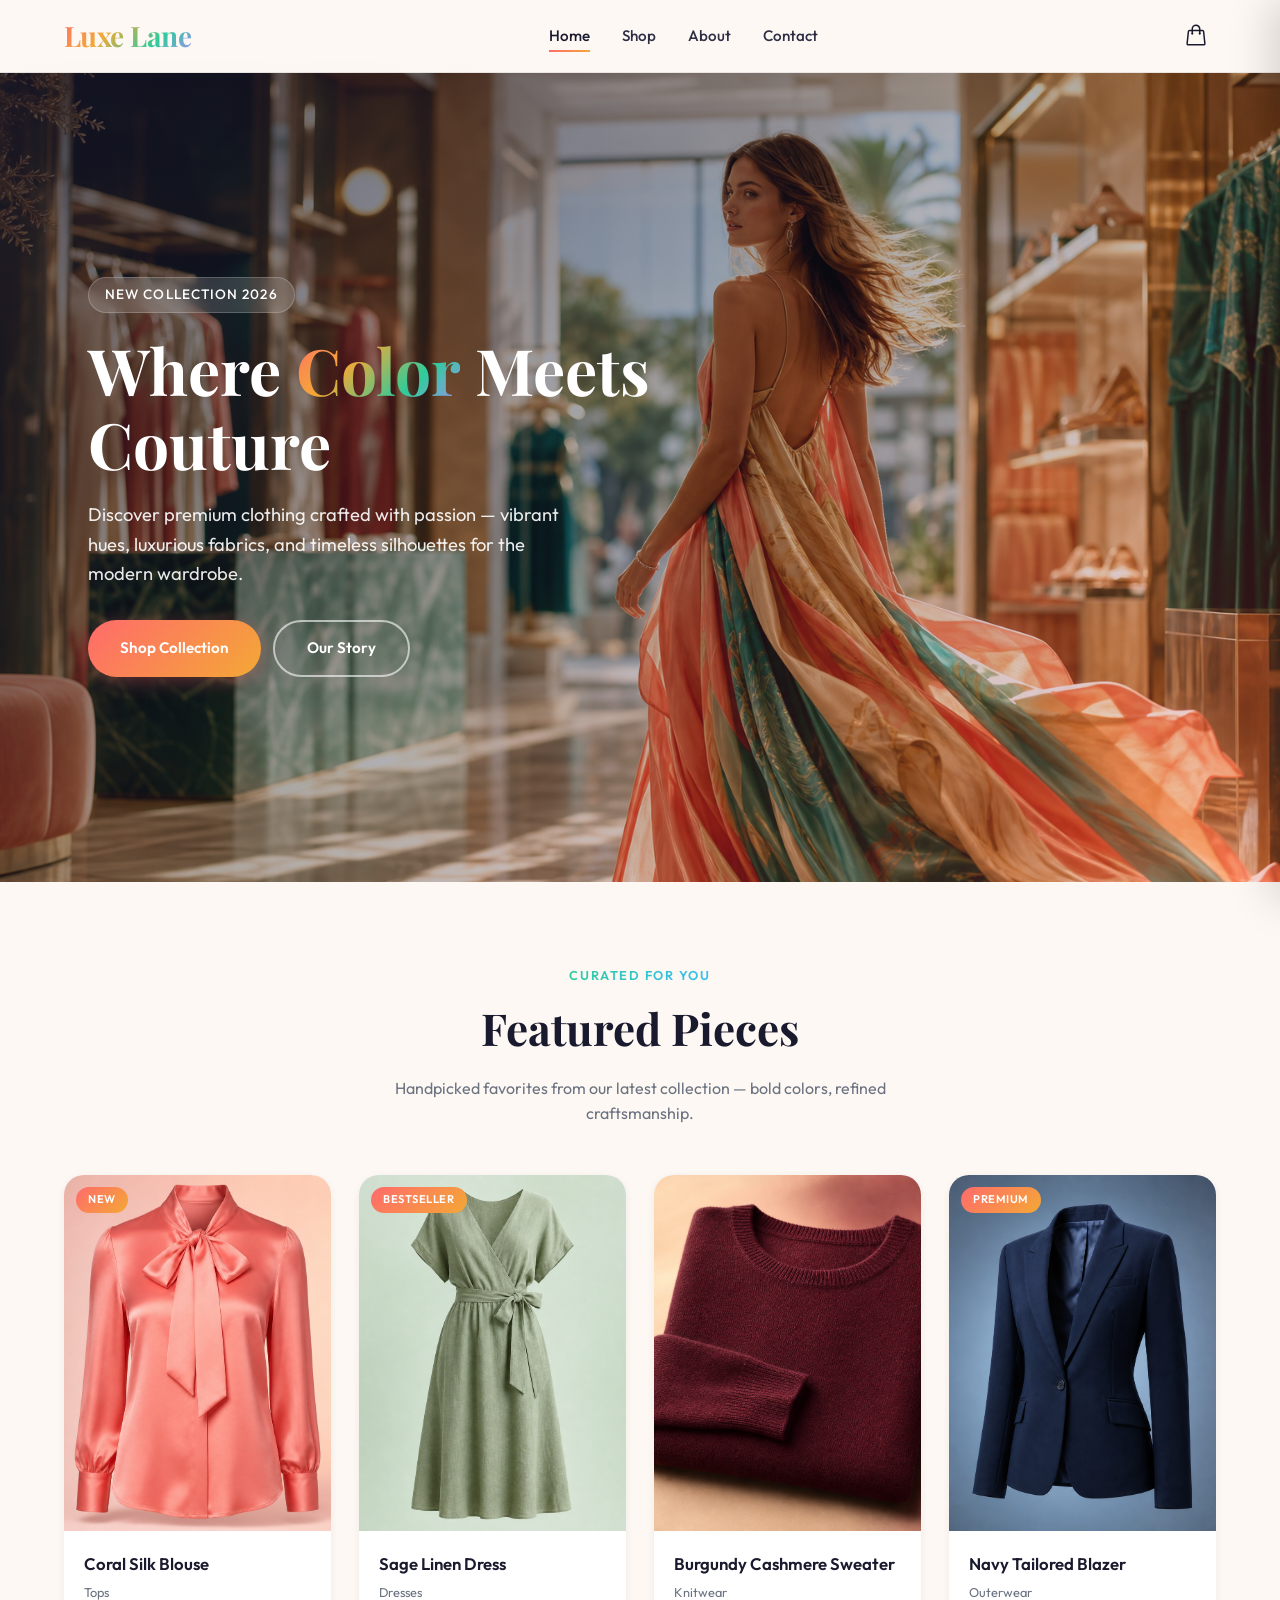
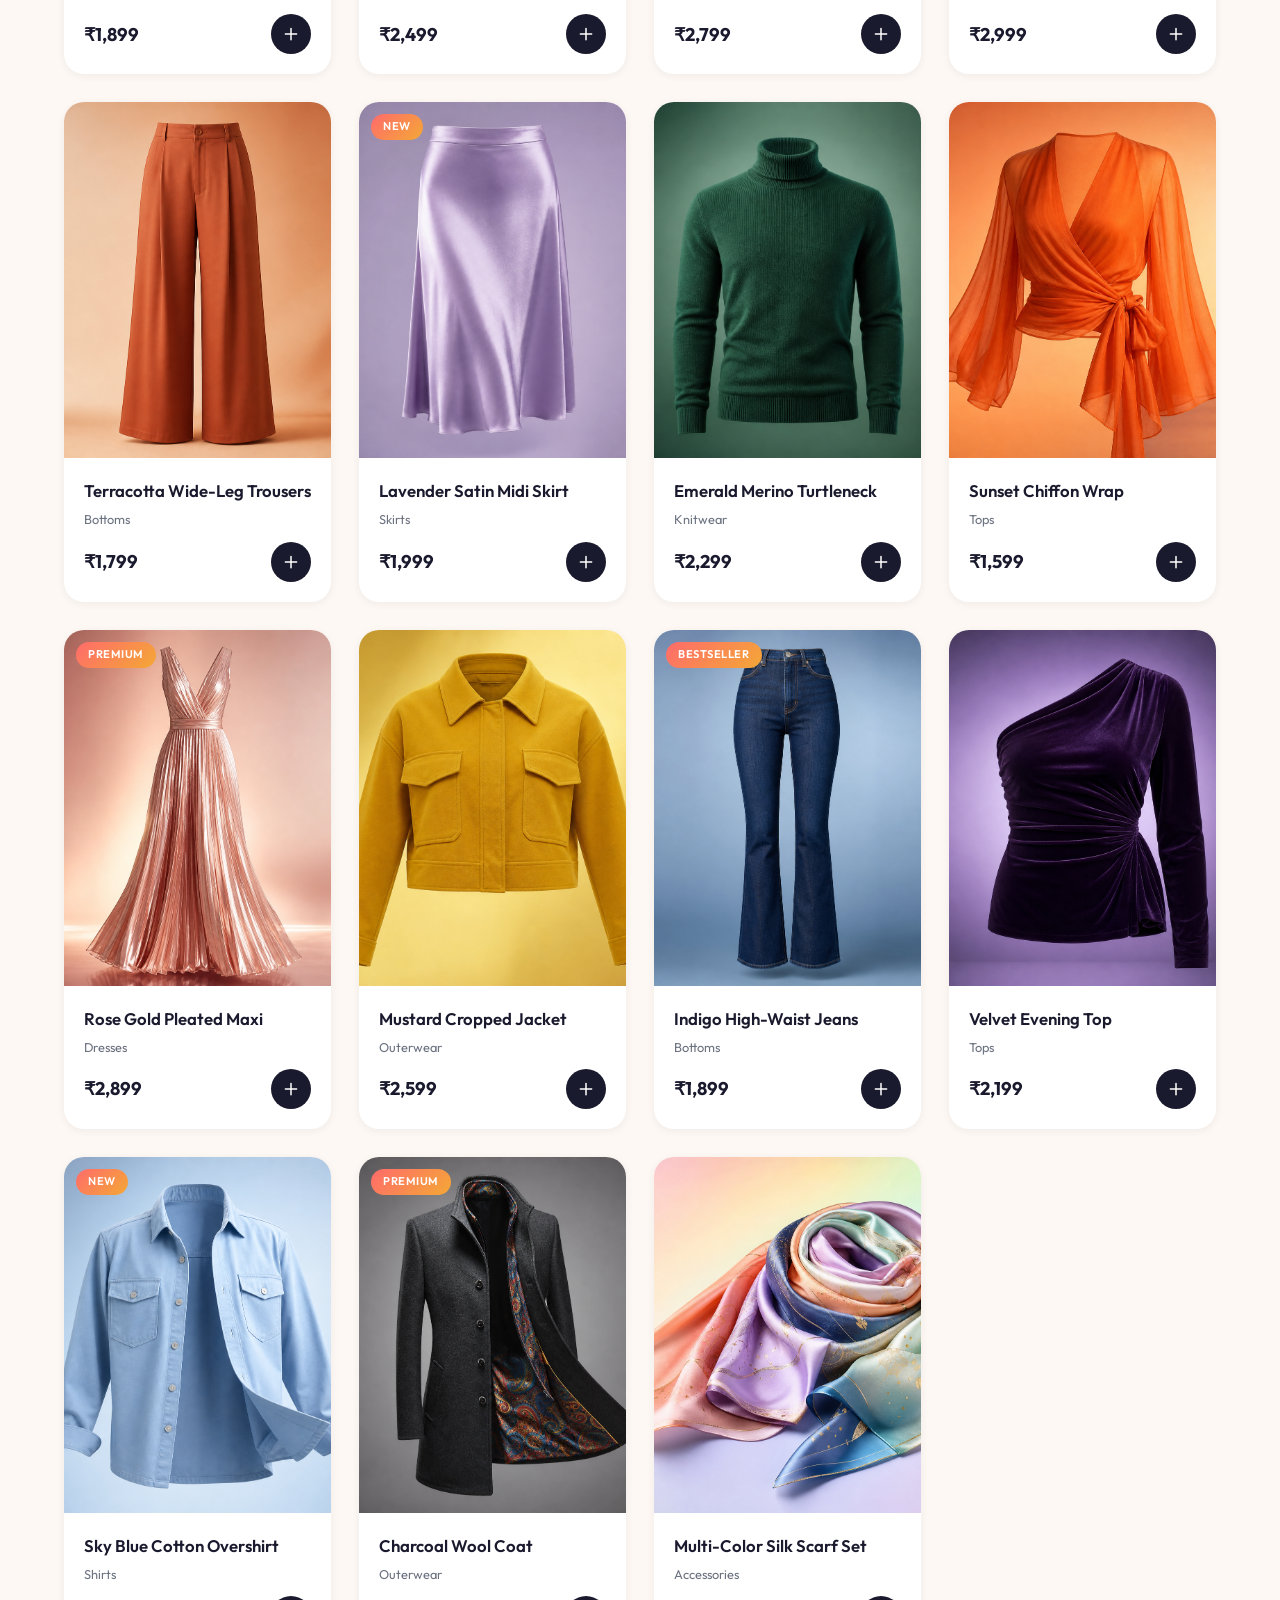
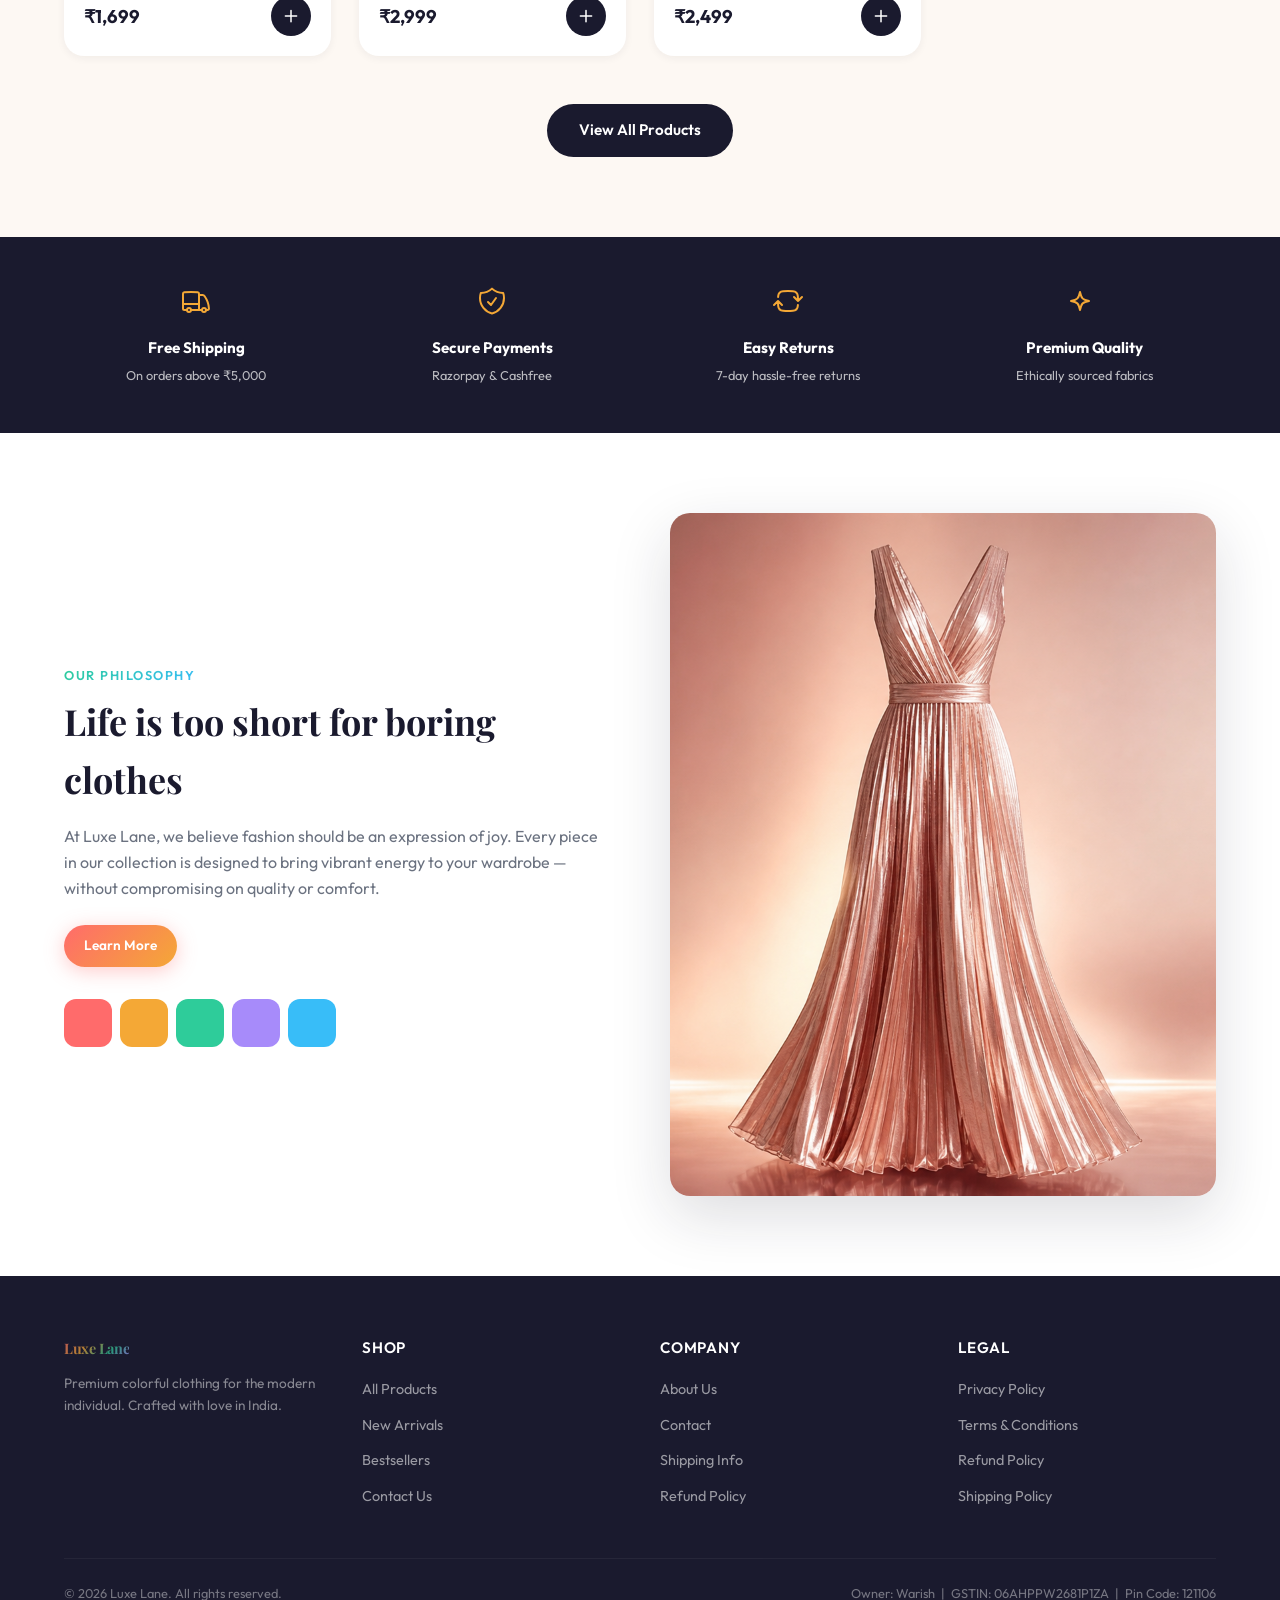
==== commit da304884: "second commit" ====
--- a/index.html
+++ b/index.html
@@ -11,7 +11,7 @@
 <body>
 
   <!-- Header -->
-  <header class="header">
+  <header class="header"> 
     <div class="container header-inner">
       <a href="index.html" class="logo">Luxe Lane</a>
       <nav class="nav">
@@ -154,7 +154,7 @@
       </div>
       <div class="footer-bottom">
         <span>&copy; 2026 Luxe Lane. All rights reserved.</span>
-        <span>Owner: Warish &nbsp;|&nbsp; GSTIN: 06AHPPW2681P1ZA &nbsp;|&nbsp; Pin Code: 122508</span>
+        <span>Owner: Warish &nbsp;|&nbsp; GSTIN: 06AHPPW2681P1ZA &nbsp;|&nbsp; Pin Code: 121106</span>
       </div>
     </div>
   </footer>
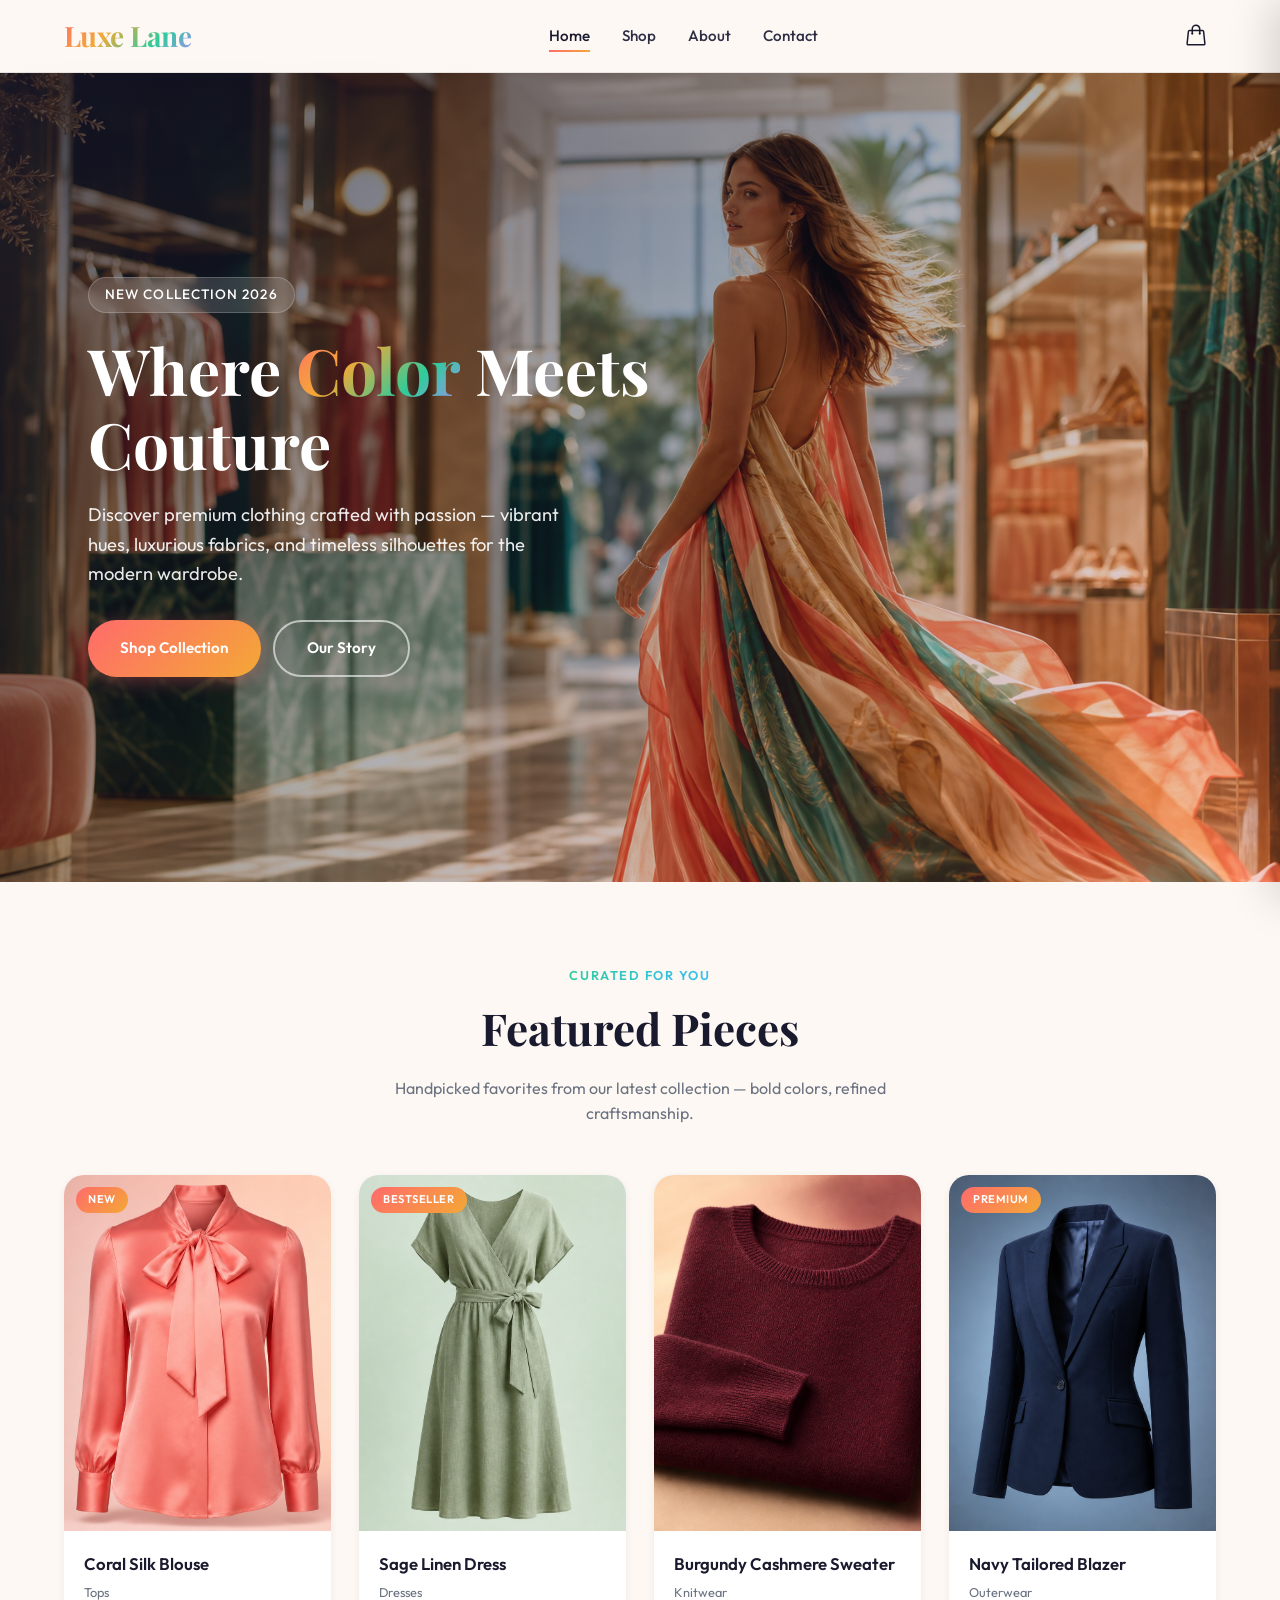
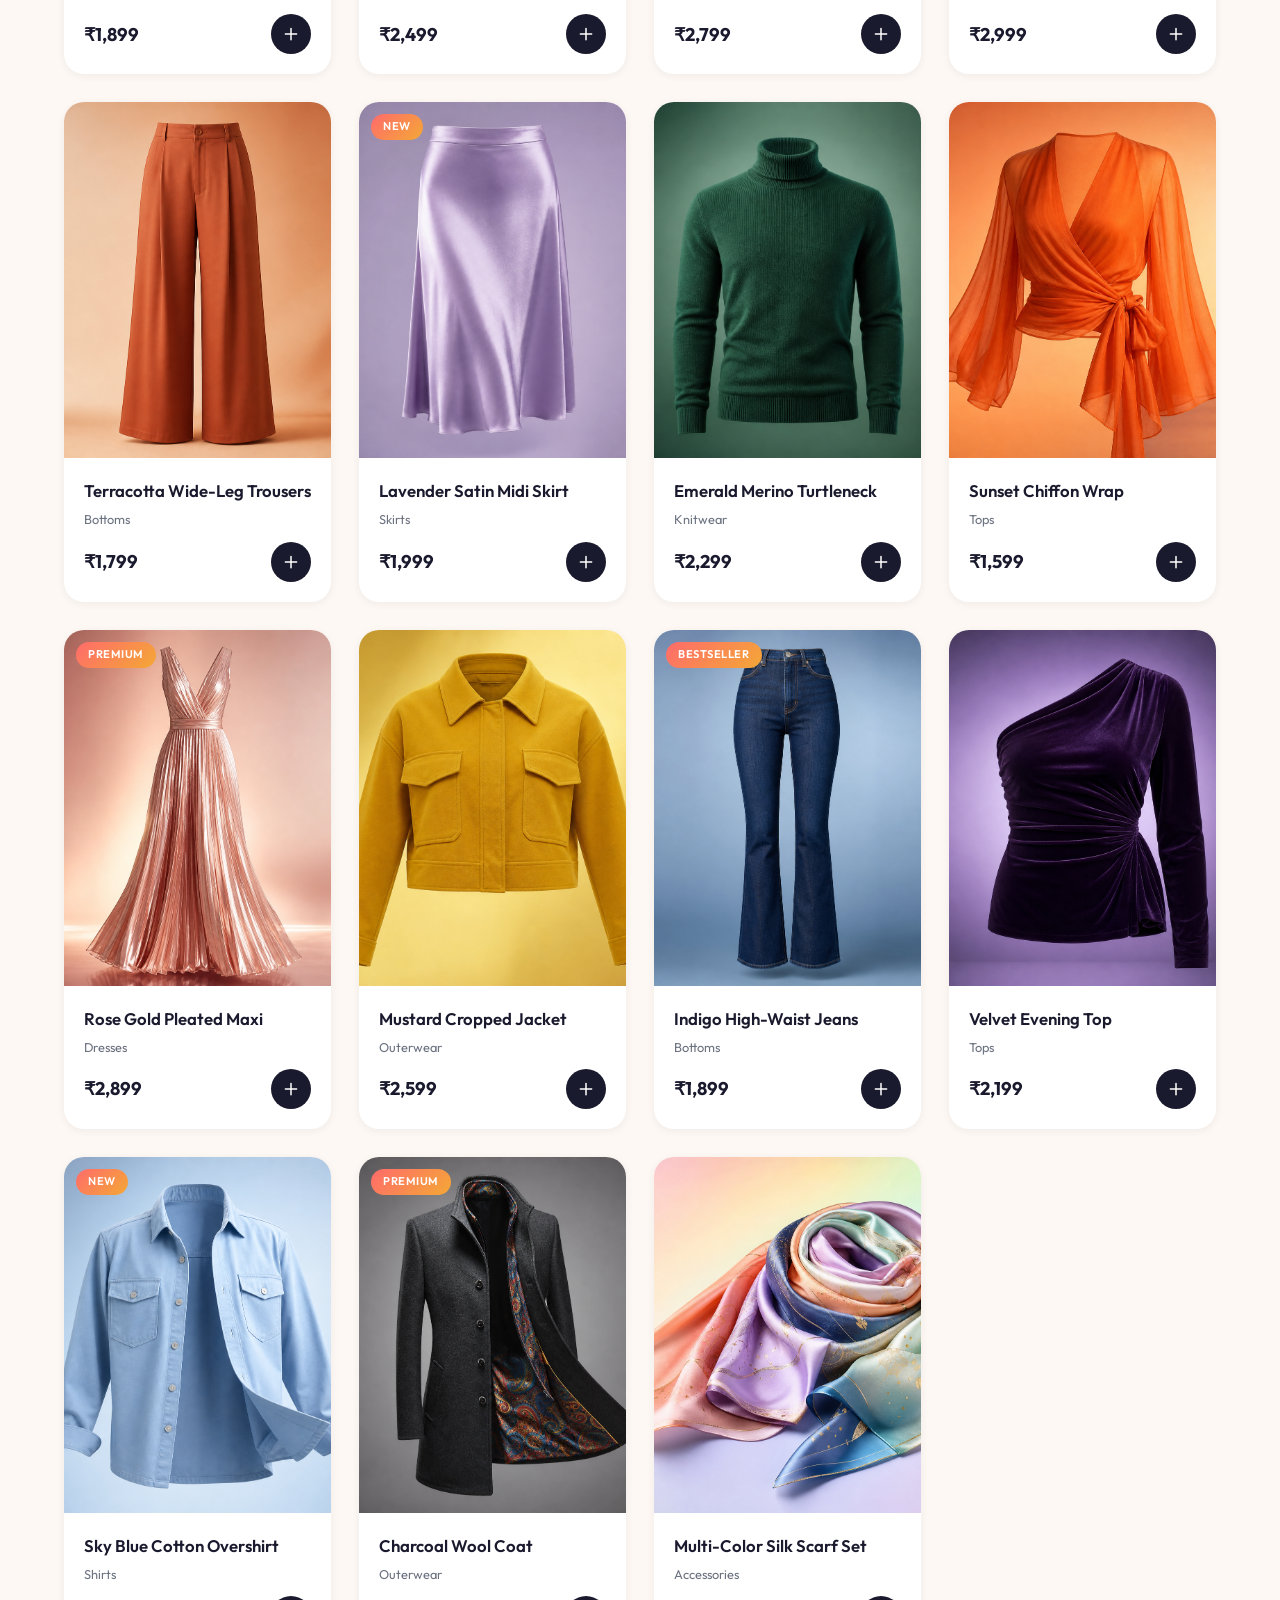
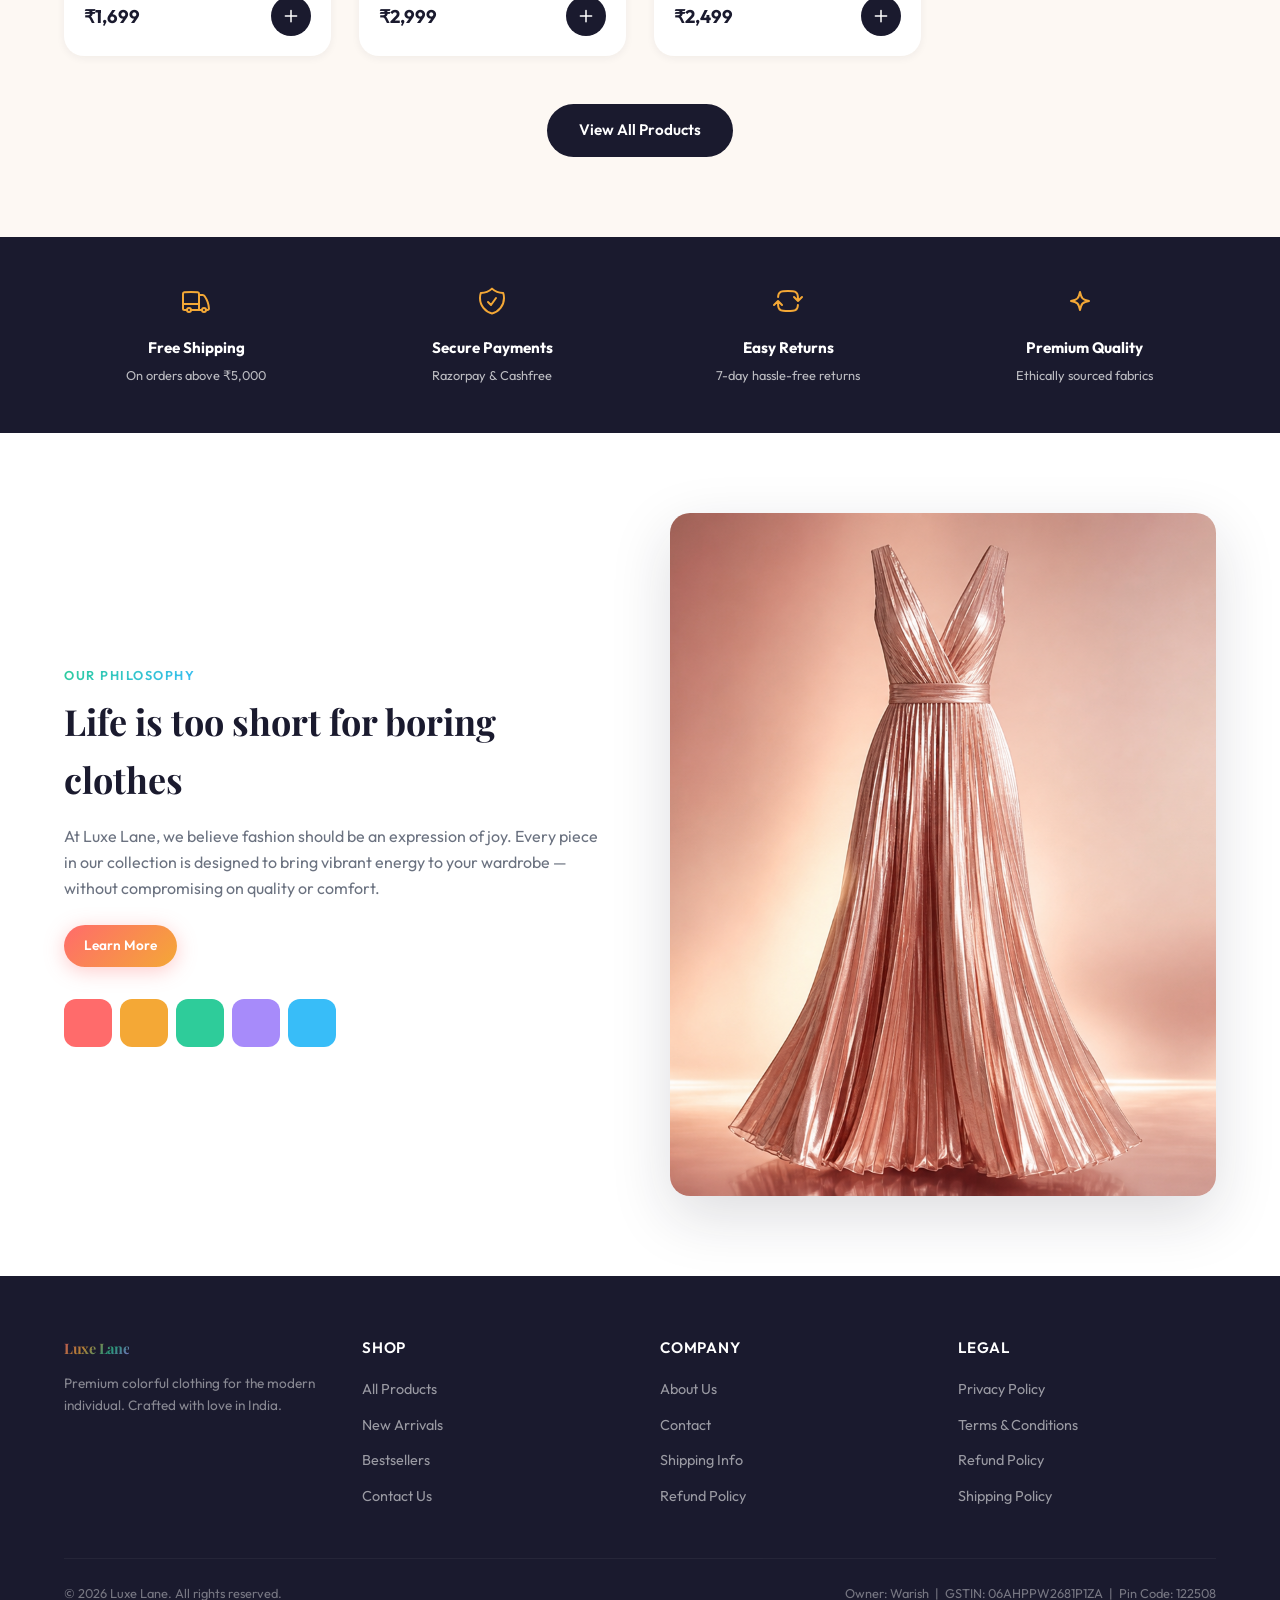
==== commit d307714d: "Revert "second commit" This reverts commit da30488446deb9dd637887e1b68a7ba8e259afcc." ====
--- a/index.html
+++ b/index.html
@@ -154,7 +154,7 @@
       </div>
       <div class="footer-bottom">
         <span>&copy; 2026 Luxe Lane. All rights reserved.</span>
-        <span>Owner: Warish &nbsp;|&nbsp; GSTIN: 06AHPPW2681P1ZA &nbsp;|&nbsp; Pin Code: 121106</span>
+        <span>Owner: Warish &nbsp;|&nbsp; GSTIN: 06AHPPW2681P1ZA &nbsp;|&nbsp; Pin Code: 122508</span>
       </div>
     </div>
   </footer>
